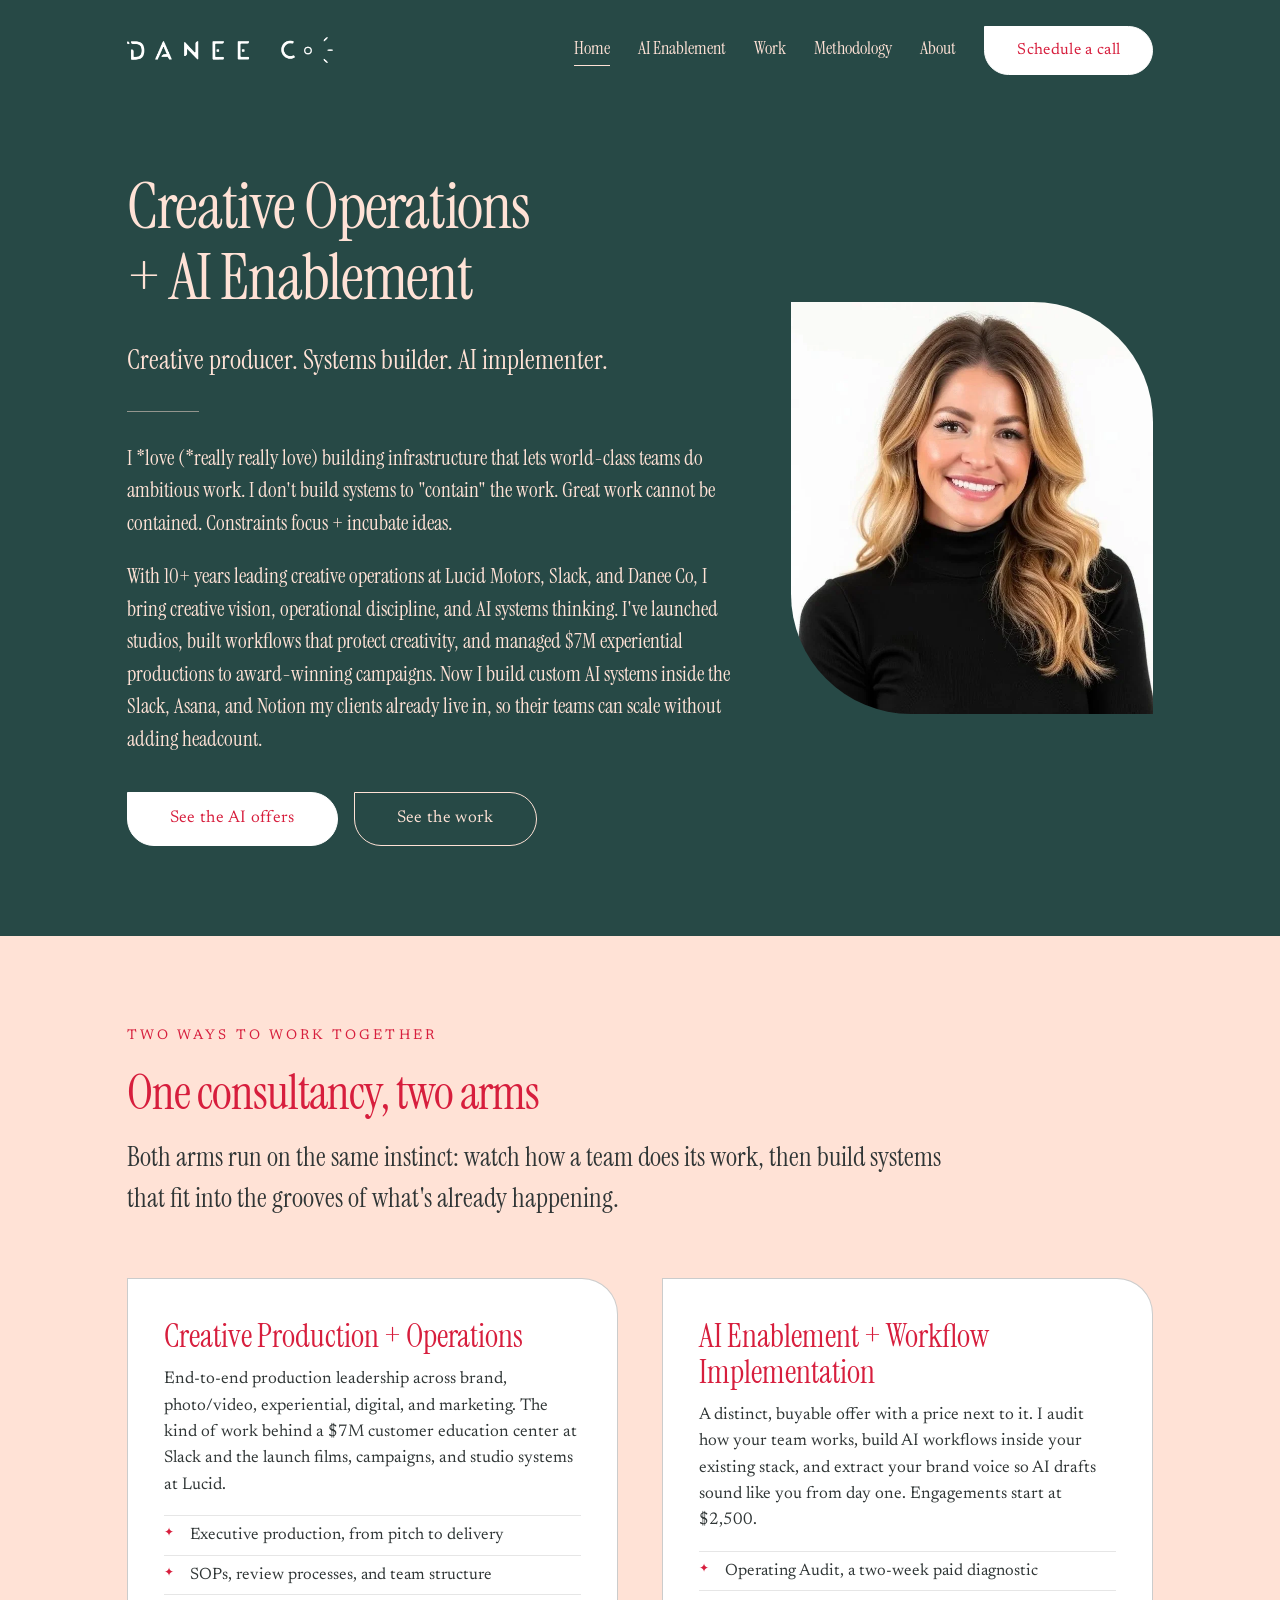
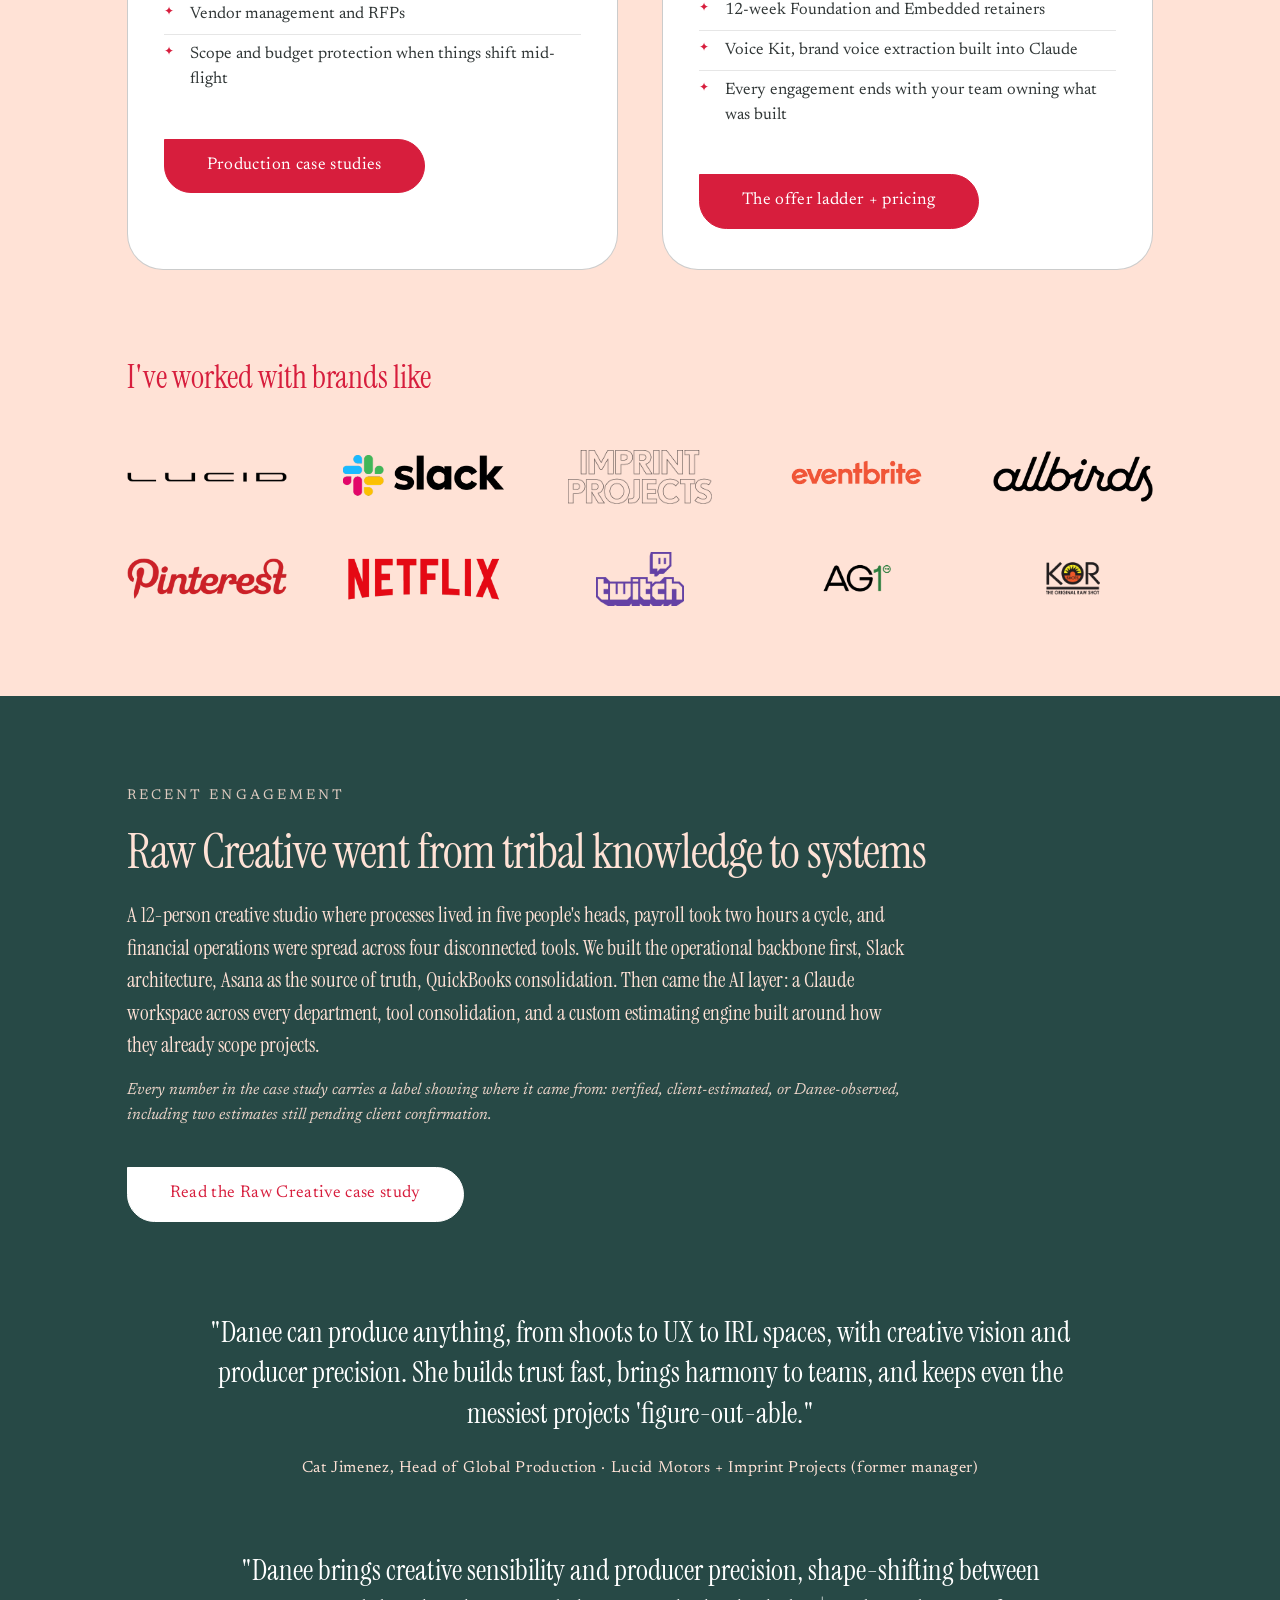
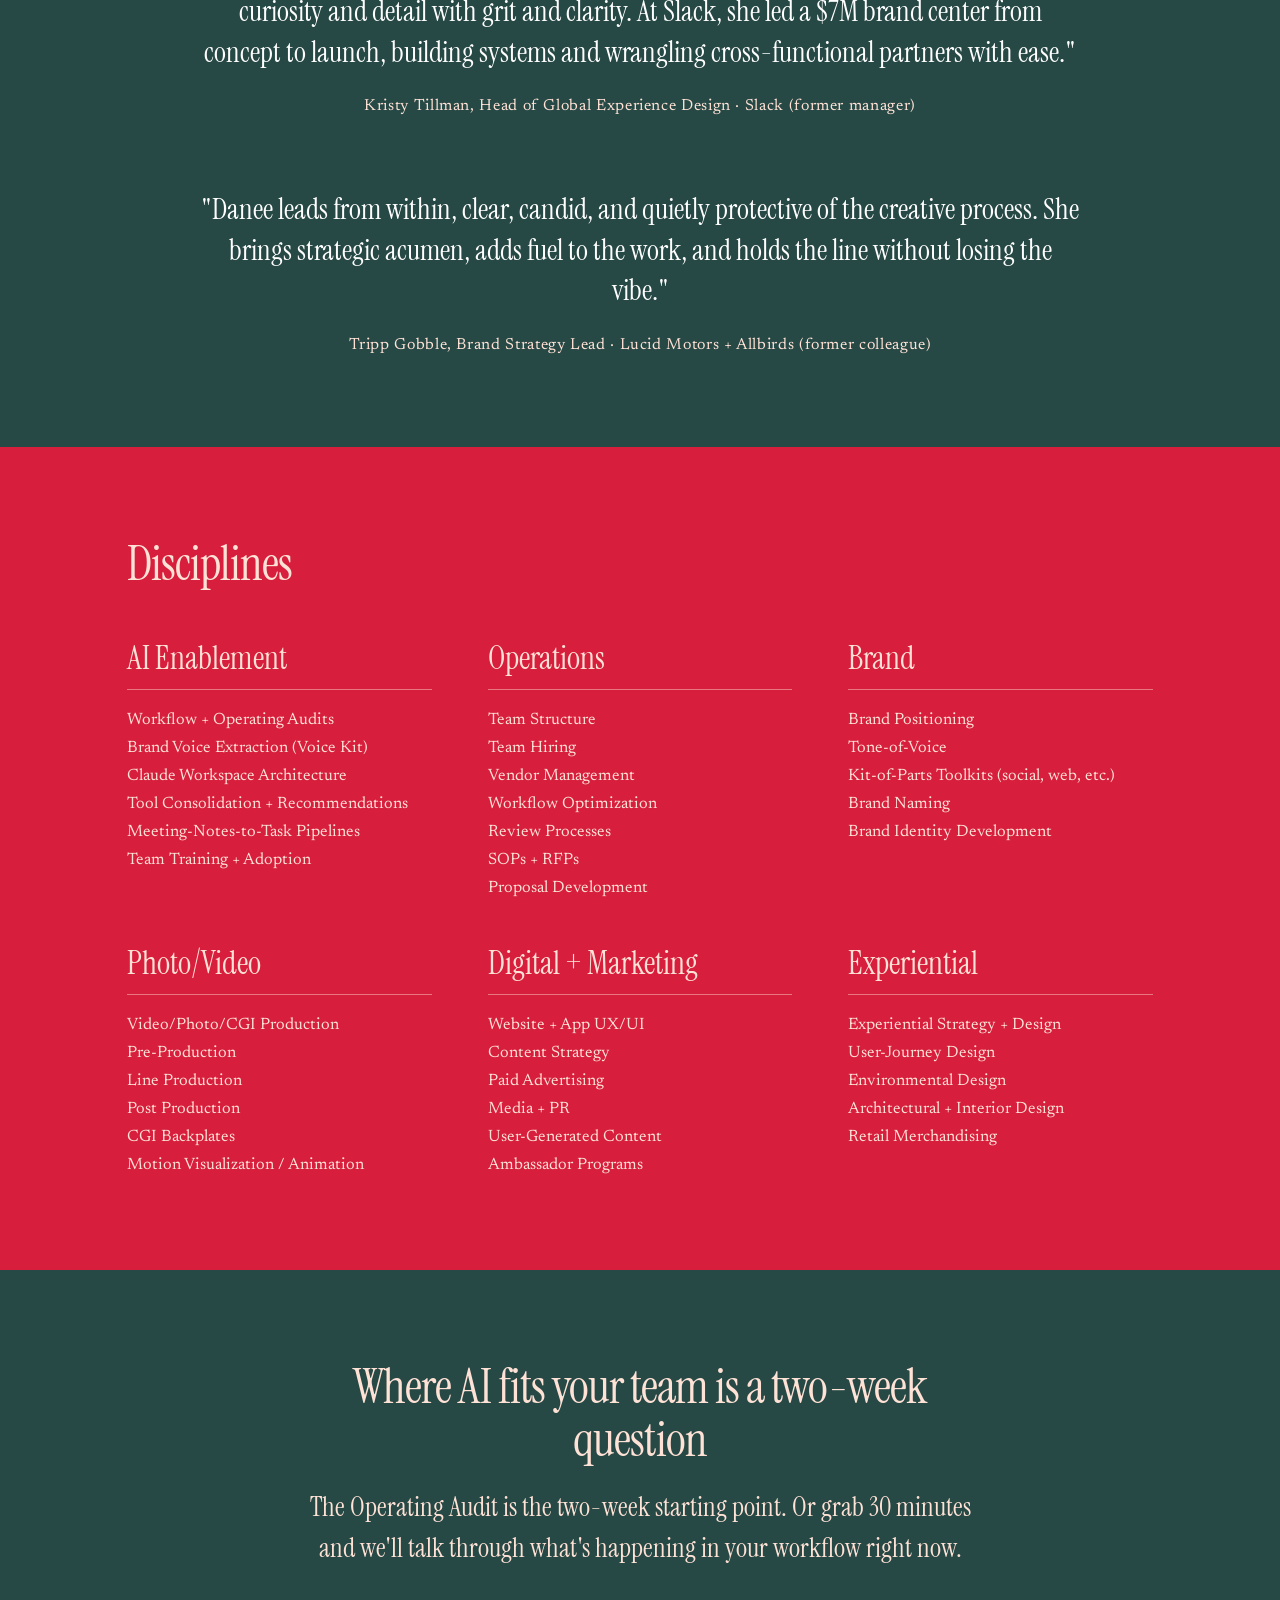
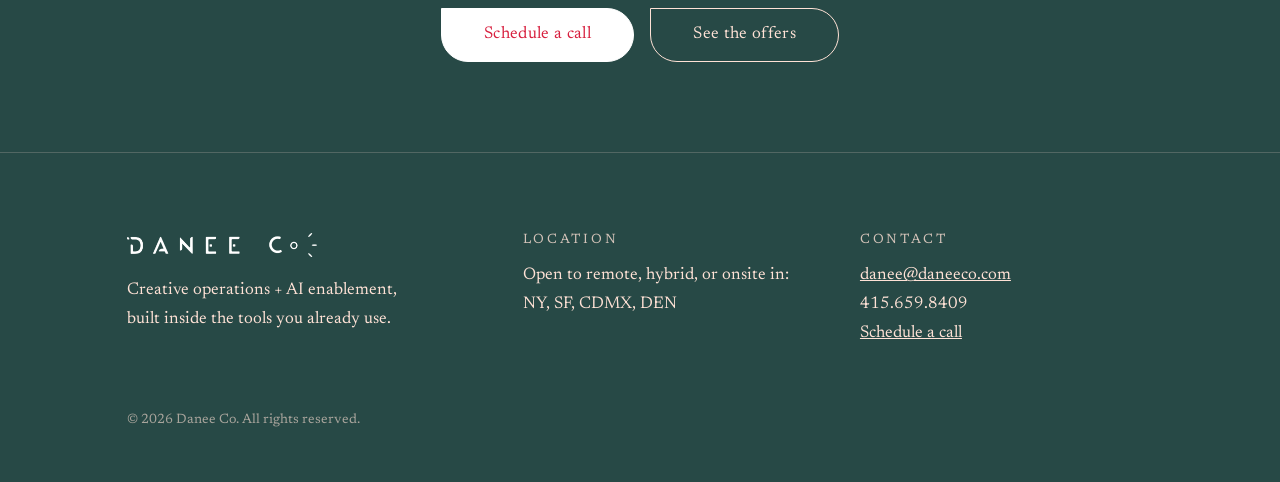
==== index.html @ 87bd110a "Danee Co site: static build for GitHub Pages" ====
<!DOCTYPE html>
<html lang="en">
<head>
<meta charset="utf-8">
<meta name="viewport" content="width=device-width, initial-scale=1">
<title>Danee Co · Creative Operations + AI Enablement</title>
<meta name="description" content="Danee Co is a solo creative operations and AI enablement consultancy led by Executive Creative Producer Danee Chavez. Ten-plus years at Lucid Motors, Slack, Netflix, Allbirds, and Pinterest, now building AI infrastructure inside creative teams' real workflows.">
<link rel="preconnect" href="https://fonts.googleapis.com">
<link rel="preconnect" href="https://fonts.gstatic.com" crossorigin>
<link href="https://fonts.googleapis.com/css2?family=Instrument+Serif:ital@0;1&family=Newsreader:ital,opsz,wght@0,6..72,400;0,6..72,600;1,6..72,400&display=swap" rel="stylesheet">
<link rel="icon" href="data:image/svg+xml,%3Csvg xmlns='http://www.w3.org/2000/svg' viewBox='0 0 100 100'%3E%3Ctext y='80' font-size='80'%3E%E2%9C%A6%3C/text%3E%3C/svg%3E">
<link rel="stylesheet" href="css/styles.css">
</head>
<body>

<header class="site">
  <div class="wrap">
    <a class="logo" href="index.html"><img src="assets/logo-white.webp" alt="Danee Co"></a>
    <nav class="main">
      <a href="index.html" class="active">Home</a>
      <a href="ai-enablement.html">AI Enablement</a>
      <a href="work.html">Work</a>
      <a href="methodology.html">Methodology</a>
      <a href="about.html">About</a>
      <a class="btn" href="https://calendar.app.google/vu4WfipKh4AHsvBm7">Schedule a call</a>
    </nav>
  </div>
</header>

<section class="sec-green hero">
  <div class="wrap hero-grid">
    <div>
      <h1>Creative Operations<br>+ AI Enablement</h1>
      <p class="lede">Creative producer. Systems builder. AI implementer.</p>
      <div class="rule"></div>
      <p>I *love (*really really love) building infrastructure that lets world-class teams do ambitious work. I don't build systems to "contain" the work. Great work cannot be contained. Constraints focus + incubate ideas.</p>
      <p>With 10+ years leading creative operations at Lucid Motors, Slack, and Danee Co, I bring creative vision, operational discipline, and AI systems thinking. I've launched studios, built workflows that protect creativity, and managed $7M experiential productions to award-winning campaigns. Now I build custom AI systems inside the Slack, Asana, and Notion my clients already live in, so their teams can scale without adding headcount.</p>
      <div class="cta-row">
        <a class="btn" href="ai-enablement.html">See the AI offers</a>
        <a class="btn ghost" href="work.html">See the work</a>
      </div>
    </div>
    <div class="portrait">
      <img src="assets/danee-headshot.webp" alt="Danee Chavez">
    </div>
  </div>
</section>

<section class="sec-peach">
  <div class="wrap">
    <span class="eyebrow">Two ways to work together</span>
    <h2>One consultancy, two arms</h2>
    <p class="lede" style="max-width:820px; margin-top:18px; color:var(--ink);">Both arms run on the same instinct: watch how a team does its work, then build systems that fit into the grooves of what's already happening.</p>
    <div class="grid-2 mt-3">
      <div class="card">
        <h3>Creative Production + Operations</h3>
        <p style="font-family:var(--text); font-size:17px;">End-to-end production leadership across brand, photo/video, experiential, digital, and marketing. The kind of work behind a $7M customer education center at Slack and the launch films, campaigns, and studio systems at Lucid.</p>
        <ul>
          <li>Executive production, from pitch to delivery</li>
          <li>SOPs, review processes, and team structure</li>
          <li>Vendor management and RFPs</li>
          <li>Scope and budget protection when things shift mid-flight</li>
        </ul>
        <a class="btn on-light mt-2" href="work.html">Production case studies</a>
      </div>
      <div class="card">
        <h3>AI Enablement + Workflow Implementation</h3>
        <p style="font-family:var(--text); font-size:17px;">A distinct, buyable offer with a price next to it. I audit how your team works, build AI workflows inside your existing stack, and extract your brand voice so AI drafts sound like you from day one. Engagements start at $2,500.</p>
        <ul>
          <li>Operating Audit, a two-week paid diagnostic</li>
          <li>12-week Foundation and Embedded retainers</li>
          <li>Voice Kit, brand voice extraction built into Claude</li>
          <li>Every engagement ends with your team owning what was built</li>
        </ul>
        <a class="btn on-light mt-2" href="ai-enablement.html">The offer ladder + pricing</a>
      </div>
    </div>
  </div>
</section>

<section class="sec-peach" style="padding-top:0;">
  <div class="wrap">
    <h3 style="color:var(--red);">I've worked with brands like</h3>
    <div class="logo-bar">
      <img src="assets/logo-lucid.webp" alt="Lucid Motors">
      <img src="assets/logo-slack.webp" alt="Slack">
      <img src="assets/logo-imprint.webp" alt="Imprint Projects">
      <img src="assets/logo-eventbrite.webp" alt="Eventbrite">
      <img src="assets/logo-allbirds.webp" alt="Allbirds">
      <img src="assets/logo-pinterest.webp" alt="Pinterest">
      <img src="assets/logo-netflix.webp" alt="Netflix">
      <img src="assets/logo-twitch.webp" alt="Twitch">
      <img src="assets/logo-ag1.webp" alt="AG1">
      <img src="assets/logo-kor.webp" alt="KOR Shots">
    </div>
  </div>
</section>

<section class="sec-green">
  <div class="wrap">
    <span class="eyebrow">Recent engagement</span>
    <h2>Raw Creative went from tribal knowledge to systems</h2>
    <div class="prose mt-1">
      <p>A 12-person creative studio where processes lived in five people's heads, payroll took two hours a cycle, and financial operations were spread across four disconnected tools. We built the operational backbone first, Slack architecture, Asana as the source of truth, QuickBooks consolidation. Then came the AI layer: a Claude workspace across every department, tool consolidation, and a custom estimating engine built around how they already scope projects.</p>
      <p class="body-note">Every number in the case study carries a label showing where it came from: verified, client-estimated, or Danee-observed, including two estimates still pending client confirmation.</p>
    </div>
    <a class="btn mt-2" href="case-study-raw-creative.html">Read the Raw Creative case study</a>
  </div>
</section>

<section class="sec-green" style="padding-top:0;">
  <div class="wrap">
    <div class="quote">
      <blockquote>"Danee can produce anything, from shoots to UX to IRL spaces, with creative vision and producer precision. She builds trust fast, brings harmony to teams, and keeps even the messiest projects 'figure-out-able."</blockquote>
      <cite>Cat Jimenez, Head of Global Production · Lucid Motors + Imprint Projects (former manager)</cite>
    </div>
    <div class="quote">
      <blockquote>"Danee brings creative sensibility and producer precision, shape-shifting between curiosity and detail with grit and clarity. At Slack, she led a $7M brand center from concept to launch, building systems and wrangling cross-functional partners with ease."</blockquote>
      <cite>Kristy Tillman, Head of Global Experience Design · Slack (former manager)</cite>
    </div>
    <div class="quote">
      <blockquote>"Danee leads from within, clear, candid, and quietly protective of the creative process. She brings strategic acumen, adds fuel to the work, and holds the line without losing the vibe."</blockquote>
      <cite>Tripp Gobble, Brand Strategy Lead · Lucid Motors + Allbirds (former colleague)</cite>
    </div>
  </div>
</section>

<section class="sec-red">
  <div class="wrap">
    <h2>Disciplines</h2>
    <div class="disc-grid">
      <div class="disc">
        <h3>AI Enablement</h3>
        <ul>
          <li>Workflow + Operating Audits</li>
          <li>Brand Voice Extraction (Voice Kit)</li>
          <li>Claude Workspace Architecture</li>
          <li>Tool Consolidation + Recommendations</li>
          <li>Meeting-Notes-to-Task Pipelines</li>
          <li>Team Training + Adoption</li>
        </ul>
      </div>
      <div class="disc">
        <h3>Operations</h3>
        <ul>
          <li>Team Structure</li>
          <li>Team Hiring</li>
          <li>Vendor Management</li>
          <li>Workflow Optimization</li>
          <li>Review Processes</li>
          <li>SOPs + RFPs</li>
          <li>Proposal Development</li>
        </ul>
      </div>
      <div class="disc">
        <h3>Brand</h3>
        <ul>
          <li>Brand Positioning</li>
          <li>Tone-of-Voice</li>
          <li>Kit-of-Parts Toolkits (social, web, etc.)</li>
          <li>Brand Naming</li>
          <li>Brand Identity Development</li>
        </ul>
      </div>
      <div class="disc">
        <h3>Photo/Video</h3>
        <ul>
          <li>Video/Photo/CGI Production</li>
          <li>Pre-Production</li>
          <li>Line Production</li>
          <li>Post Production</li>
          <li>CGI Backplates</li>
          <li>Motion Visualization / Animation</li>
        </ul>
      </div>
      <div class="disc">
        <h3>Digital + Marketing</h3>
        <ul>
          <li>Website + App UX/UI</li>
          <li>Content Strategy</li>
          <li>Paid Advertising</li>
          <li>Media + PR</li>
          <li>User-Generated Content</li>
          <li>Ambassador Programs</li>
        </ul>
      </div>
      <div class="disc">
        <h3>Experiential</h3>
        <ul>
          <li>Experiential Strategy + Design</li>
          <li>User-Journey Design</li>
          <li>Environmental Design</li>
          <li>Architectural + Interior Design</li>
          <li>Retail Merchandising</li>
        </ul>
      </div>
    </div>
  </div>
</section>

<section class="sec-green center">
  <div class="wrap narrow-center">
    <h2>Where AI fits your team is a two-week question</h2>
    <p class="lede mt-1">The Operating Audit is the two-week starting point. Or grab 30 minutes and we'll talk through what's happening in your workflow right now.</p>
    <div class="cta-row mt-2" style="justify-content:center; display:flex; gap:16px; flex-wrap:wrap;">
      <a class="btn" href="https://calendar.app.google/vu4WfipKh4AHsvBm7">Schedule a call</a>
      <a class="btn ghost" href="ai-enablement.html">See the offers</a>
    </div>
  </div>
</section>

<footer class="site">
  <div class="wrap">
    <div class="cols">
      <div>
        <a class="logo" href="index.html"><img src="assets/logo-white.webp" alt="Danee Co"></a>
        <p>Creative operations + AI enablement,<br>built inside the tools you already use.</p>
      </div>
      <div>
        <h4>Location</h4>
        <p>Open to remote, hybrid, or onsite in:<br>NY, SF, CDMX, DEN</p>
      </div>
      <div>
        <h4>Contact</h4>
        <p><a href="mailto:danee@daneeco.com">danee@daneeco.com</a><br>415.659.8409<br><a href="https://calendar.app.google/vu4WfipKh4AHsvBm7">Schedule a call</a></p>
      </div>
    </div>
    <p class="tiny">© 2026 Danee Co. All rights reserved.</p>
  </div>
</footer>

</body>
</html>
---- css/styles.css ----
/* Danee Co — design system matched to daneeco.com (Squarespace "Danee Co 2.0")
   Green #274946 · Peach #FFE2D6 · Crimson #D71E3D · Instrument Serif + Newsreader */

:root {
  --green: #274946;
  --green-deep: #1f3b38;
  --peach: #ffe2d6;
  --peach-soft: #fbe9e0;
  --red: #d71e3d;
  --white: #ffffff;
  --ink: #303636;
  --serif: "Instrument Serif", Georgia, serif;
  --text: "Newsreader", Georgia, serif;
  --max: 1180px;
}

* { margin: 0; padding: 0; box-sizing: border-box; }

html { scroll-behavior: smooth; }

body {
  font-family: var(--serif);
  background: var(--green);
  color: var(--peach);
  font-size: 21px;
  line-height: 1.55;
  -webkit-font-smoothing: antialiased;
}

img { max-width: 100%; display: block; }

a { color: inherit; }

.wrap { max-width: var(--max); margin: 0 auto; padding: 0 6vw; }

/* ---------- header ---------- */

header.site {
  background: var(--green);
  padding: 26px 0;
}
header.site .wrap {
  display: flex;
  align-items: center;
  justify-content: space-between;
  gap: 24px;
  flex-wrap: wrap;
}
.logo img { height: 26px; width: auto; }
nav.main {
  display: flex;
  align-items: center;
  gap: 28px;
  flex-wrap: wrap;
}
nav.main a {
  font-family: var(--serif);
  font-size: 18px;
  color: var(--peach);
  text-decoration: none;
  padding-bottom: 2px;
  border-bottom: 1px solid transparent;
}
nav.main a:hover { border-bottom-color: var(--peach); }
nav.main a.active { border-bottom-color: var(--peach); }
nav.main a.btn, nav.main a.btn:hover {
  color: var(--red);
  font-family: var(--text);
  font-size: 16px;
  padding: 11px 32px;
  border-bottom: 1px solid var(--white);
}

/* ---------- buttons ---------- */

.btn {
  display: inline-block;
  font-family: var(--text);
  font-size: 17px;
  letter-spacing: 0.02em;
  text-decoration: none;
  background: var(--white);
  color: var(--red);
  padding: 13px 42px;
  border-radius: 0 45px 45px 45px;
  border: 1px solid var(--white);
  transition: background 0.15s ease, color 0.15s ease;
}
.btn:hover { background: var(--peach); border-color: var(--peach); }
.btn.ghost {
  background: transparent;
  color: var(--peach);
  border: 1px solid var(--peach);
}
.btn.ghost:hover { background: var(--peach); color: var(--green); }
.btn.on-light {
  background: var(--red);
  color: var(--white);
  border-color: var(--red);
}
.btn.on-light:hover { background: var(--green); border-color: var(--green); }

/* ---------- sections ---------- */

section { padding: 90px 0; }

.sec-green { background: var(--green); color: var(--peach); }
.sec-peach { background: var(--peach); color: var(--ink); }
.sec-red   { background: var(--red);   color: var(--peach); }

h1, h2, h3, h4 { font-family: var(--serif); font-weight: 400; line-height: 1.12; }

h1 { font-size: clamp(40px, 5.4vw, 64px); letter-spacing: -0.02em; }
h2 { font-size: clamp(32px, 4vw, 48px); letter-spacing: -0.02em; }
h3 { font-size: clamp(25px, 2.6vw, 32px); }
h4 { font-size: 22px; }

.sec-green h1, .sec-green h2 { color: var(--peach); }
.sec-peach h1, .sec-peach h2, .sec-peach h3 { color: var(--red); }
.sec-red h2, .sec-red h3 { color: var(--peach); }

.eyebrow {
  font-family: var(--text);
  font-size: 14px;
  letter-spacing: 0.22em;
  text-transform: uppercase;
  display: block;
  margin-bottom: 18px;
  opacity: 0.85;
}
.sec-peach .eyebrow { color: var(--red); opacity: 1; }

p + p { margin-top: 1em; }

.lede { font-size: clamp(22px, 2.2vw, 27px); line-height: 1.5; }

em, .accent-i { font-style: italic; }

.mark { color: var(--red); }
.sec-green .mark, .sec-red .mark { color: var(--white); }

/* ---------- hero ---------- */

.hero { padding: 70px 0 90px; }
.hero-grid {
  display: grid;
  grid-template-columns: 1.25fr 0.75fr;
  gap: 60px;
  align-items: center;
}
.hero-grid .portrait img {
  border-radius: 0 120px 0 120px;
  width: 100%;
  object-fit: cover;
}
.hero h1 { margin-bottom: 26px; }
.hero .lede { margin-bottom: 20px; }
.hero .cta-row { margin-top: 36px; display: flex; gap: 16px; flex-wrap: wrap; }
.hero .rule {
  width: 72px; height: 1px; background: var(--peach);
  opacity: 0.5; margin: 30px 0;
}

/* ---------- cards / grids ---------- */

.grid-2 { display: grid; grid-template-columns: 1fr 1fr; gap: 44px; }
.grid-3 { display: grid; grid-template-columns: repeat(3, 1fr); gap: 36px; }

.card {
  border: 1px solid rgba(48, 54, 54, 0.25);
  border-radius: 0 36px 36px 36px;
  padding: 40px 36px;
  background: var(--white);
}
.sec-green .card {
  background: transparent;
  border-color: rgba(255, 226, 214, 0.35);
  color: var(--peach);
}
.card h3 { margin-bottom: 12px; }
.card .price {
  font-family: var(--serif);
  font-size: 34px;
  color: var(--red);
  margin: 6px 0 4px;
}
.sec-green .card .price { color: var(--white); }
.card .price-terms {
  font-family: var(--text);
  font-size: 15px;
  letter-spacing: 0.03em;
  margin-bottom: 18px;
  opacity: 0.85;
}
.card ul { margin: 16px 0 0 0; list-style: none; }
.card ul li {
  font-family: var(--text);
  font-size: 16.5px;
  line-height: 1.5;
  padding: 7px 0 7px 26px;
  position: relative;
  border-top: 1px solid rgba(48, 54, 54, 0.12);
}
.sec-green .card ul li { border-top-color: rgba(255, 226, 214, 0.18); }
.card ul li::before {
  content: "\2726";  /* four-point sparkle */
  position: absolute;
  left: 0;
  top: 8px;
  font-size: 12px;
  color: var(--red);
}
.sec-green .card ul li::before { color: var(--peach); }

/* ---------- logo bar ---------- */

.logo-bar {
  display: grid;
  grid-template-columns: repeat(5, 1fr);
  gap: 48px 56px;
  align-items: center;
  margin-top: 54px;
}
.logo-bar img {
  max-height: 54px;
  width: auto;
  max-width: 100%;
  margin: 0 auto;
  object-fit: contain;
}

/* ---------- testimonials ---------- */

.quote { max-width: 880px; margin: 0 auto 70px; text-align: center; }
.quote:last-child { margin-bottom: 0; }
.quote blockquote {
  font-family: var(--serif);
  font-size: clamp(23px, 2.4vw, 29px);
  line-height: 1.4;
  color: var(--red);
}
.sec-green .quote blockquote { color: var(--white); }
.quote cite {
  display: block;
  margin-top: 22px;
  font-family: var(--text);
  font-style: normal;
  font-size: 16px;
  letter-spacing: 0.04em;
  color: var(--peach);
}

/* ---------- receipts labels ---------- */

.receipt {
  border: 1px solid rgba(48, 54, 54, 0.25);
  border-radius: 0 28px 28px 28px;
  padding: 34px 32px;
  background: var(--white);
}
.receipt .metric {
  font-family: var(--serif);
  font-size: clamp(30px, 3vw, 40px);
  color: var(--red);
  line-height: 1.15;
  margin: 10px 0 8px;
}
.receipt .metric-context {
  font-family: var(--text);
  font-size: 16.5px;
  line-height: 1.55;
  color: var(--ink);
}
.tag {
  display: inline-block;
  font-family: var(--text);
  font-size: 12.5px;
  font-weight: 600;
  letter-spacing: 0.14em;
  text-transform: uppercase;
  padding: 6px 14px;
  border-radius: 0 14px 14px 14px;
  margin-bottom: 8px;
}
.tag.verified { background: var(--green); color: var(--peach); }
.tag.estimate { background: var(--red); color: var(--white); }
.tag.gap {
  background: transparent;
  color: var(--ink);
  border: 1.5px dashed rgba(48, 54, 54, 0.55);
}
.tag-note {
  display: block;
  font-family: var(--text);
  font-size: 14px;
  font-style: italic;
  margin-top: 14px;
  color: var(--red);
}
.receipt .tag-note { border-top: 1px dashed rgba(48, 54, 54, 0.3); padding-top: 12px; }

/* flagged placeholder blocks (internal gaps made visible on purpose) */
.flag {
  border: 1.5px dashed var(--red);
  border-radius: 0 24px 24px 24px;
  padding: 22px 26px;
  font-family: var(--text);
  font-size: 16px;
  line-height: 1.55;
}
.sec-green .flag { border-color: rgba(255, 226, 214, 0.6); }

/* ---------- case study layout ---------- */

.cs-hero { padding: 70px 0 60px; }
.cs-hero .meta {
  font-family: var(--text);
  font-size: 15px;
  letter-spacing: 0.16em;
  text-transform: uppercase;
  opacity: 0.85;
  margin-bottom: 16px;
}
.cs-body h2 { margin: 0 0 24px; }
.cs-body section { padding: 70px 0; }
.prose { max-width: 780px; }
.prose ul { margin: 18px 0 18px 22px; }
.prose li { margin-bottom: 10px; font-family: var(--text); font-size: 18px; }
.prose .body-note {
  font-family: var(--text);
  font-size: 16px;
  font-style: italic;
  opacity: 0.9;
}
blockquote.pull {
  font-family: var(--serif);
  font-size: clamp(24px, 2.6vw, 30px);
  line-height: 1.35;
  color: var(--red);
  margin: 34px 0;
  padding-left: 28px;
  border-left: 2px solid var(--red);
}
.sec-green blockquote.pull { color: var(--white); border-left-color: var(--peach); }
blockquote.pull cite {
  display: block;
  font-family: var(--text);
  font-style: normal;
  font-size: 15px;
  letter-spacing: 0.05em;
  margin-top: 14px;
  color: inherit;
  opacity: 0.85;
}

/* case study index cards */
.work-card {
  display: block;
  text-decoration: none;
  border: 1px solid rgba(48, 54, 54, 0.25);
  border-radius: 0 36px 36px 36px;
  padding: 38px 34px;
  background: var(--white);
  color: var(--ink);
  transition: transform 0.15s ease;
}
.work-card:hover { transform: translateY(-4px); }
.work-card .client {
  font-family: var(--text);
  font-size: 13.5px;
  letter-spacing: 0.18em;
  text-transform: uppercase;
  color: var(--red);
  margin-bottom: 14px;
}
.work-card h3 { color: var(--ink); margin-bottom: 12px; }
.work-card p { font-family: var(--text); font-size: 16.5px; line-height: 1.55; }
.work-card .go {
  display: inline-block;
  margin-top: 20px;
  font-family: var(--text);
  font-size: 15px;
  color: var(--red);
  letter-spacing: 0.04em;
}

/* ---------- disciplines ---------- */

.disc-grid {
  display: grid;
  grid-template-columns: repeat(3, 1fr);
  gap: 44px 56px;
  margin-top: 50px;
}
.disc h3 { color: var(--peach); border-bottom: 1px solid rgba(255, 226, 214, 0.45); padding-bottom: 12px; margin-bottom: 16px; }
.disc ul { list-style: none; }
.disc li { font-family: var(--text); font-size: 16.5px; line-height: 1.7; }

/* ---------- ladder table extras ---------- */

.fineprint {
  font-family: var(--text);
  font-size: 15.5px;
  line-height: 1.6;
  max-width: 780px;
}
.fineprint strong { font-weight: 600; }

/* ---------- footer ---------- */

footer.site {
  background: var(--green);
  color: var(--peach);
  padding: 80px 0 50px;
  border-top: 1px solid rgba(255, 226, 214, 0.2);
}
footer.site .cols {
  display: grid;
  grid-template-columns: 1.2fr 1fr 1fr;
  gap: 44px;
  align-items: start;
}
footer.site h4 {
  font-family: var(--text);
  font-size: 13.5px;
  letter-spacing: 0.2em;
  text-transform: uppercase;
  margin-bottom: 14px;
  opacity: 0.8;
}
footer.site p, footer.site a { font-family: var(--text); font-size: 17px; line-height: 1.7; }
footer.site a { color: var(--peach); }
footer.site .tiny {
  margin-top: 60px;
  font-family: var(--text);
  font-size: 13.5px;
  opacity: 0.6;
}
footer.site .logo img { height: 24px; margin-bottom: 20px; }

/* ---------- utility ---------- */

.center { text-align: center; }
.mt-1 { margin-top: 20px; }
.mt-2 { margin-top: 40px; }
.mt-3 { margin-top: 60px; }
.narrow { max-width: 820px; }
.narrow-center { max-width: 820px; margin-left: auto; margin-right: auto; }

/* ---------- responsive ---------- */

@media (max-width: 940px) {
  .hero-grid { grid-template-columns: 1fr; }
  .hero-grid .portrait { max-width: 380px; }
  .grid-3 { grid-template-columns: 1fr; }
  .grid-2 { grid-template-columns: 1fr; }
  .disc-grid { grid-template-columns: 1fr 1fr; }
  .logo-bar { grid-template-columns: repeat(3, 1fr); }
  footer.site .cols { grid-template-columns: 1fr; }
}
@media (max-width: 560px) {
  body { font-size: 19px; }
  section { padding: 64px 0; }
  .disc-grid { grid-template-columns: 1fr; }
  .logo-bar { grid-template-columns: 1fr 1fr; gap: 36px; }
  nav.main { gap: 18px; }
}
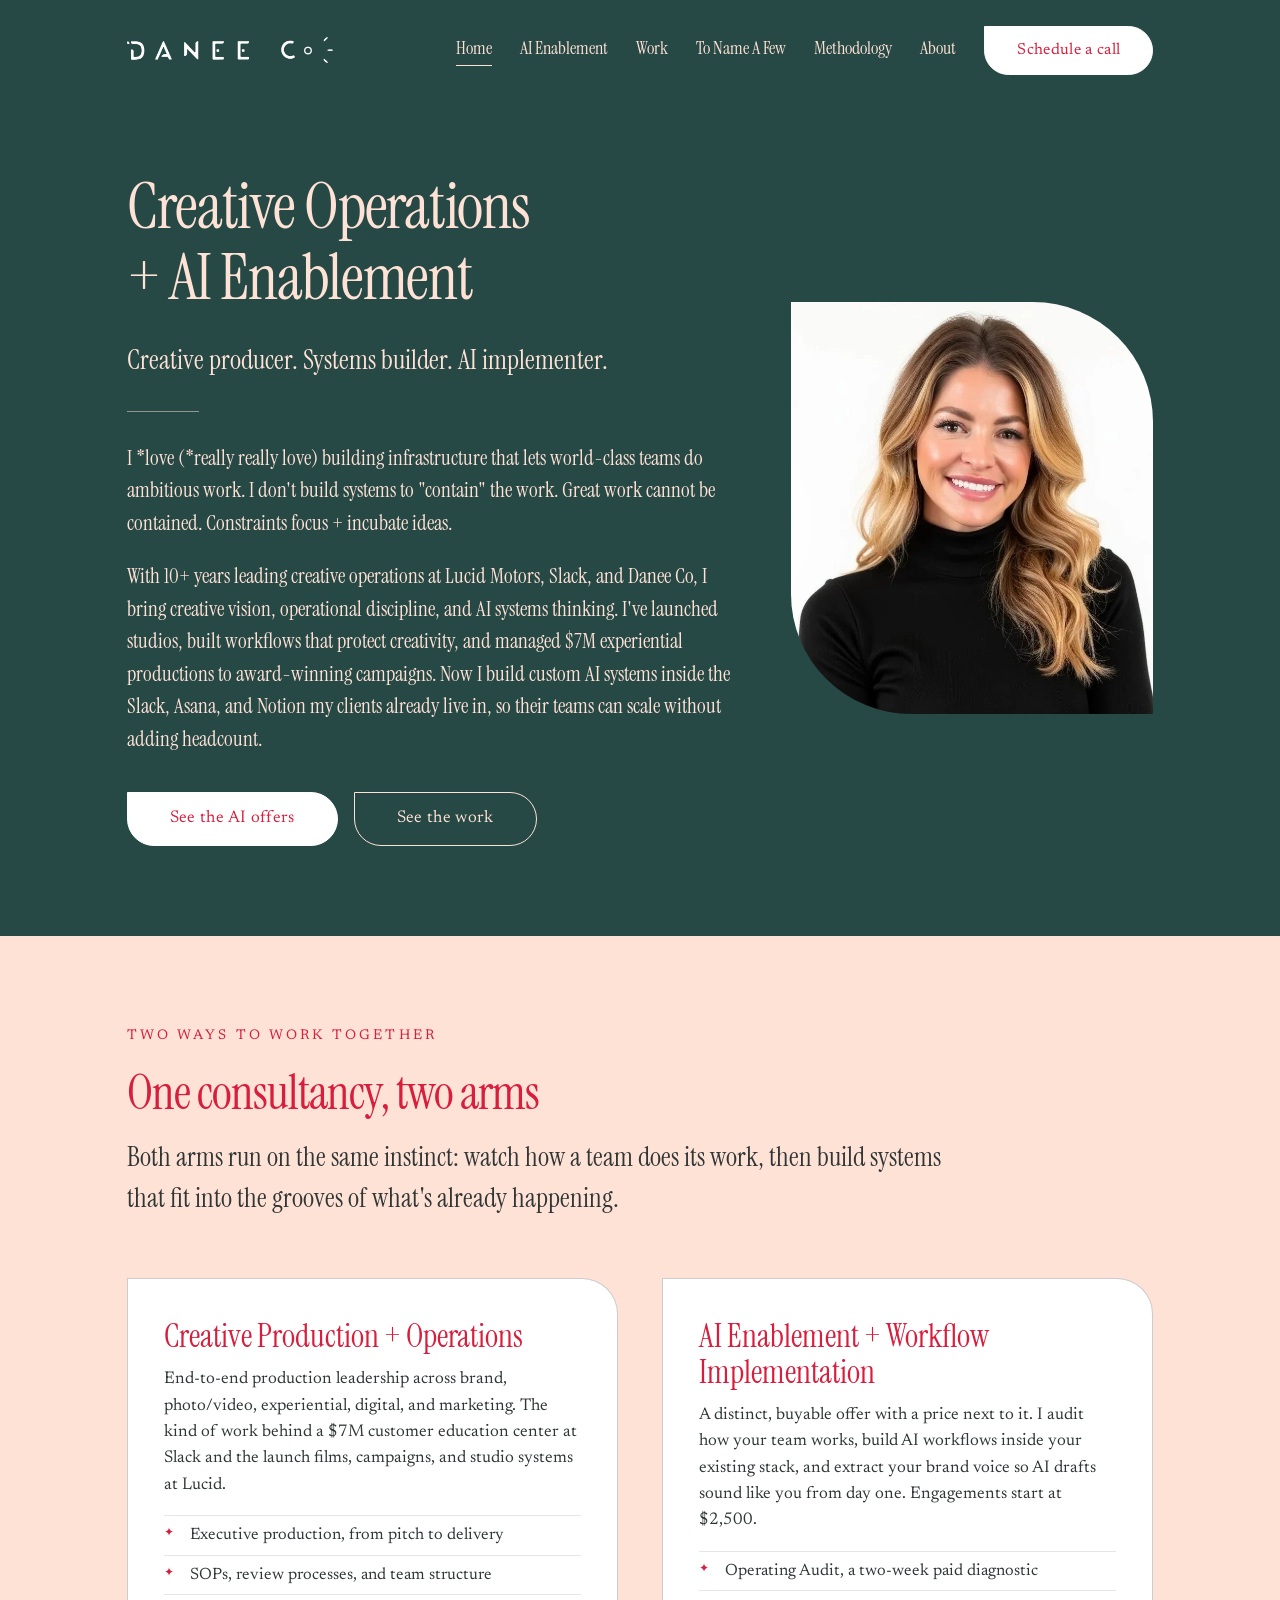
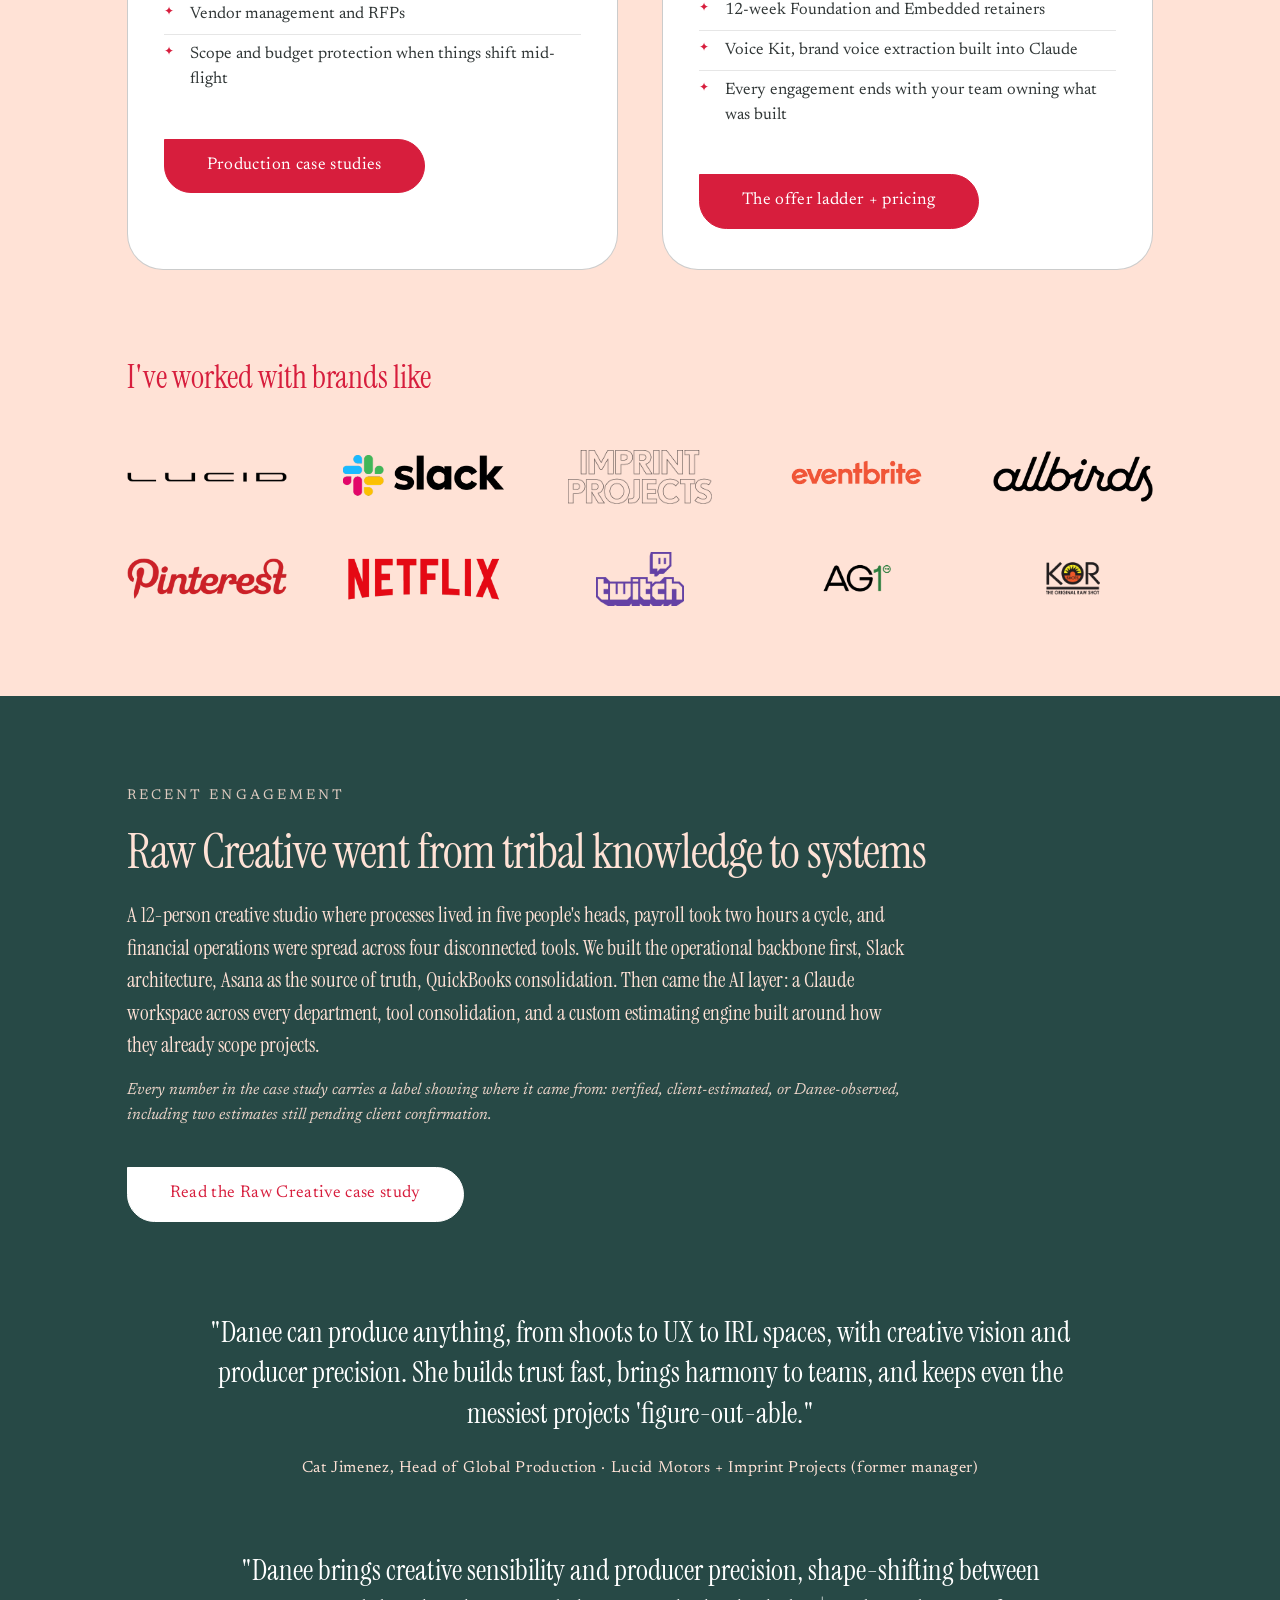
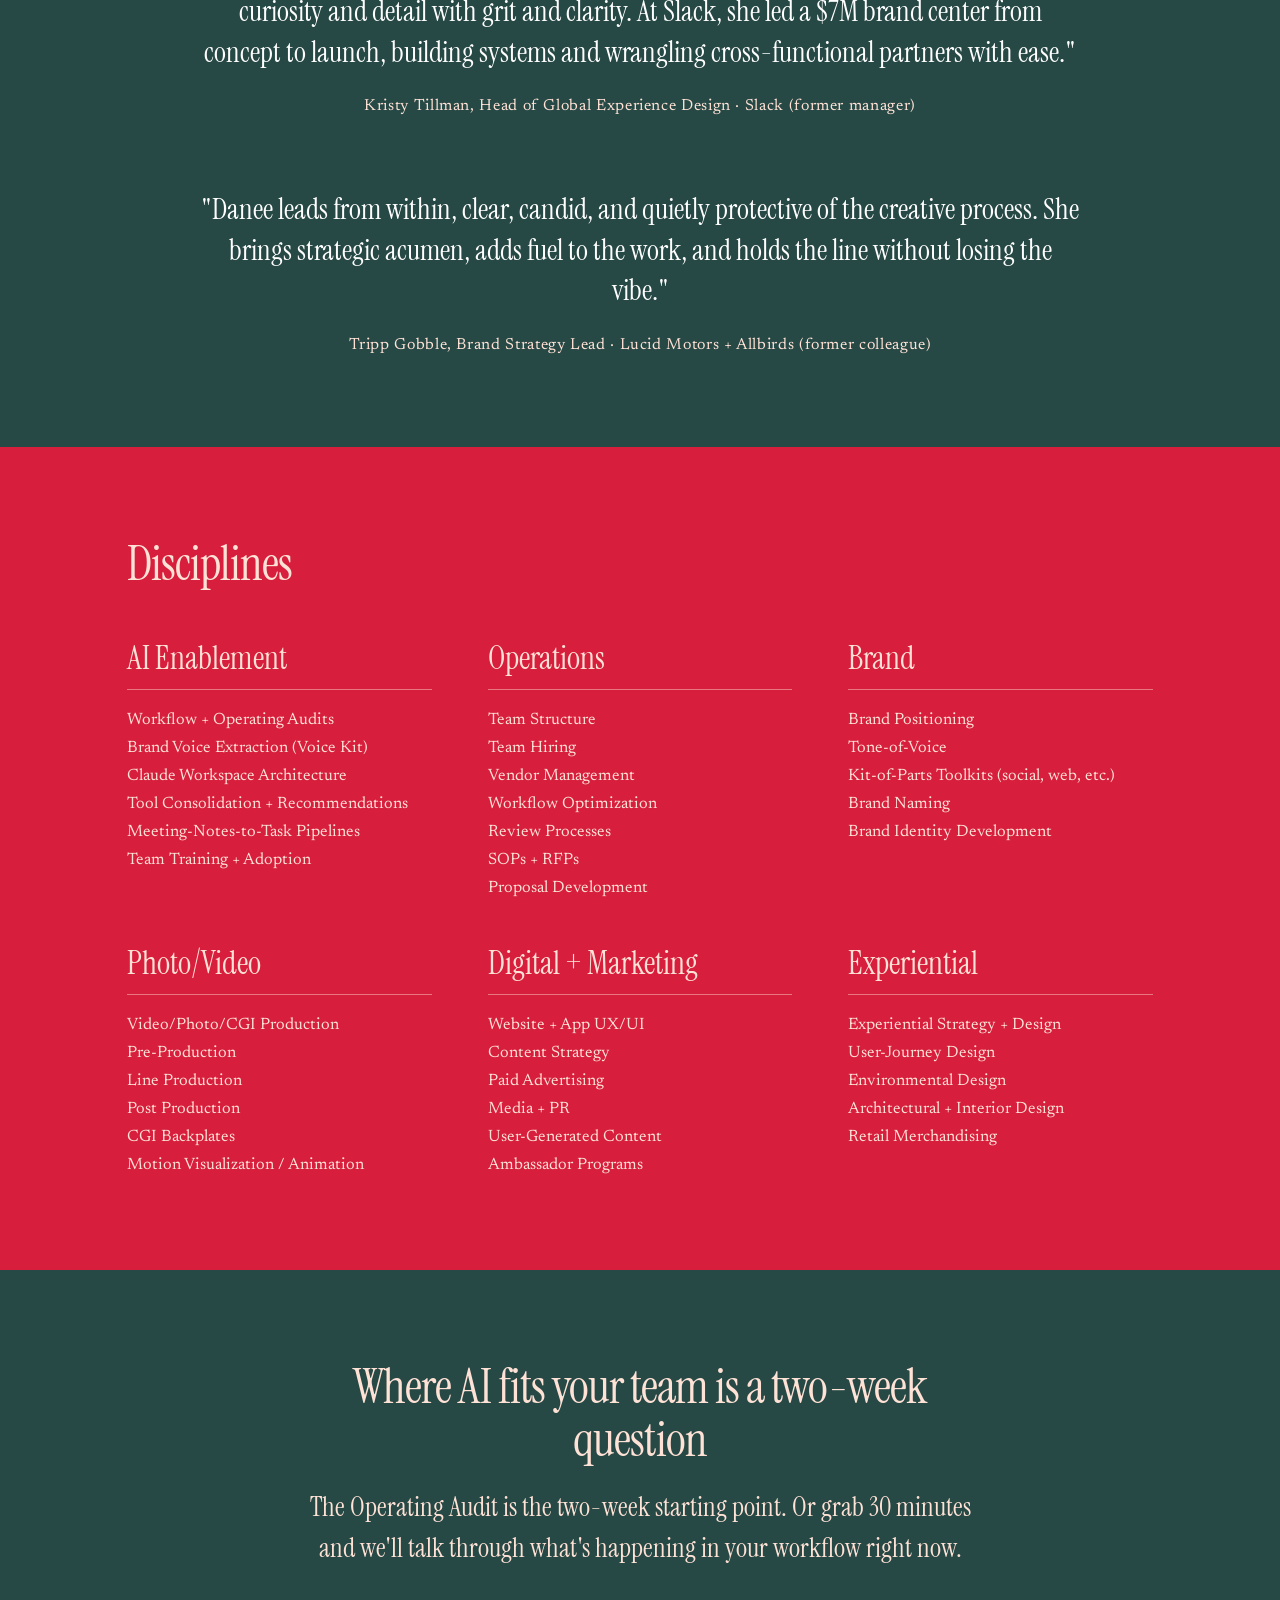
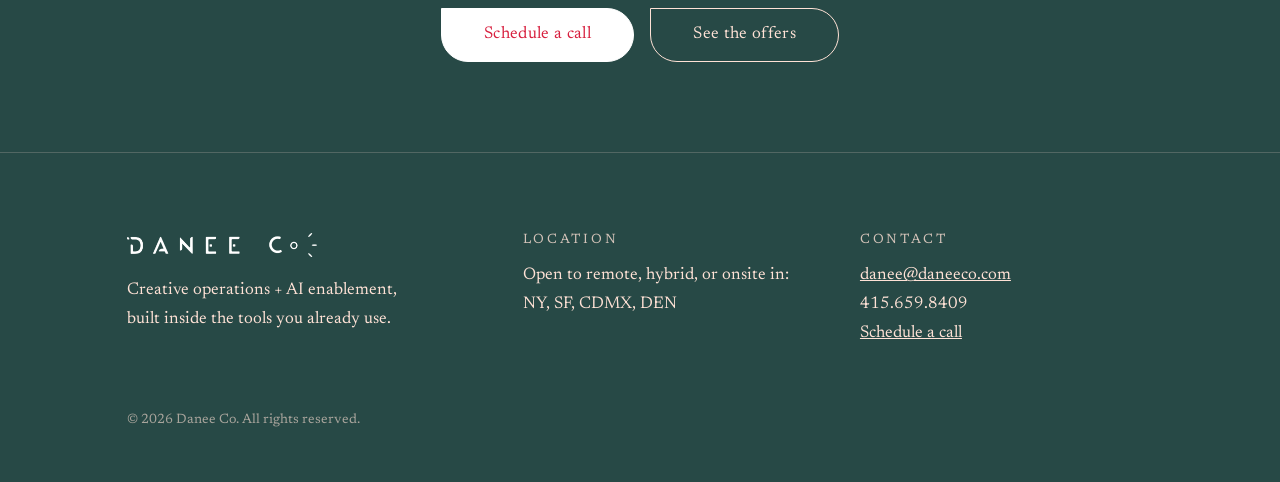
==== commit 999c0c8a: "Add To Name A Few portfolio page, remove Under Pressure case study - Port 5 narrative pieces and 27 " ====
--- a/index.html
+++ b/index.html
@@ -20,6 +20,7 @@
       <a href="index.html" class="active">Home</a>
       <a href="ai-enablement.html">AI Enablement</a>
       <a href="work.html">Work</a>
+      <a href="to-name-a-few.html">To Name A Few</a>
       <a href="methodology.html">Methodology</a>
       <a href="about.html">About</a>
       <a class="btn" href="https://calendar.app.google/vu4WfipKh4AHsvBm7">Schedule a call</a>
--- a/css/styles.css
+++ b/css/styles.css
@@ -406,6 +406,103 @@
 }
 .fineprint strong { font-weight: 600; }
 
+/* ---------- portfolio / to name a few ---------- */
+
+.pf-meta {
+  font-family: var(--text);
+  font-size: 14px;
+  letter-spacing: 0.18em;
+  text-transform: uppercase;
+  margin-bottom: 14px;
+  opacity: 0.85;
+}
+.sec-peach .pf-meta { color: var(--red); opacity: 1; }
+
+.pf-role {
+  font-family: var(--text);
+  font-size: 16px;
+  letter-spacing: 0.04em;
+  margin-bottom: 18px;
+  opacity: 0.9;
+}
+
+.pf-gallery { display: grid; gap: 20px; margin-top: 44px; }
+.pf-gallery.cols-2 { grid-template-columns: 1fr 1fr; }
+.pf-gallery.cols-3 { grid-template-columns: repeat(3, 1fr); }
+.pf-gallery img {
+  width: 100%;
+  height: 100%;
+  object-fit: cover;
+  border-radius: 0 28px 28px 28px;
+}
+.pf-gallery .tall { grid-row: span 2; }
+/* natural: keep true aspect ratio, for design work and screenshots that must not crop */
+.pf-gallery.natural img { height: auto; object-fit: contain; align-self: start; }
+
+.pf-figure { margin-top: 44px; }
+.pf-figure img { width: 100%; border-radius: 0 40px 40px 40px; }
+.pf-figure figcaption {
+  font-family: var(--text);
+  font-size: 14.5px;
+  font-style: italic;
+  margin-top: 14px;
+  opacity: 0.8;
+}
+
+/* video embed */
+.video-embed {
+  position: relative;
+  width: 100%;
+  aspect-ratio: 16 / 9;
+  border-radius: 0 40px 40px 40px;
+  overflow: hidden;
+  background: var(--green-deep);
+}
+.video-embed iframe { position: absolute; inset: 0; width: 100%; height: 100%; border: 0; }
+.video-caption {
+  font-family: var(--text);
+  font-size: 14.5px;
+  font-style: italic;
+  margin-top: 14px;
+  opacity: 0.8;
+}
+
+/* image-only tile grid (Recent + Portfolio) */
+.tile-grid {
+  display: grid;
+  grid-template-columns: repeat(3, 1fr);
+  gap: 24px;
+  margin-top: 50px;
+}
+.tile { position: relative; overflow: hidden; border-radius: 0 32px 32px 32px; }
+.tile img {
+  width: 100%;
+  aspect-ratio: 4 / 3;
+  object-fit: cover;
+  transition: transform 0.35s ease;
+}
+.tile:hover img { transform: scale(1.04); }
+.tile figcaption {
+  position: absolute;
+  left: 0; right: 0; bottom: 0;
+  font-family: var(--text);
+  font-size: 15.5px;
+  letter-spacing: 0.03em;
+  color: var(--white);
+  padding: 34px 24px 18px;
+  background: linear-gradient(to top, rgba(31, 59, 56, 0.92), rgba(31, 59, 56, 0));
+}
+
+@media (max-width: 940px) {
+  .tile-grid { grid-template-columns: 1fr 1fr; }
+  .pf-gallery.cols-3 { grid-template-columns: 1fr 1fr; }
+}
+@media (max-width: 560px) {
+  .tile-grid { grid-template-columns: 1fr; }
+  .pf-gallery.cols-2, .pf-gallery.cols-3 { grid-template-columns: 1fr; }
+  .pf-gallery .tall { grid-row: auto; }
+}
+
 /* ---------- footer ---------- */
 
 footer.site {
@@ -458,10 +555,18 @@
   .logo-bar { grid-template-columns: repeat(3, 1fr); }
   footer.site .cols { grid-template-columns: 1fr; }
 }
+@media (max-width: 940px) {
+  header.site .wrap { gap: 18px; }
+  nav.main { gap: 22px; row-gap: 14px; }
+  nav.main a { font-size: 17px; }
+}
 @media (max-width: 560px) {
   body { font-size: 19px; }
   section { padding: 64px 0; }
   .disc-grid { grid-template-columns: 1fr; }
   .logo-bar { grid-template-columns: 1fr 1fr; gap: 36px; }
-  nav.main { gap: 18px; }
-}
+  header.site { padding: 20px 0; }
+  nav.main { gap: 16px; row-gap: 12px; }
+  nav.main a { font-size: 16px; }
+  nav.main a.btn, nav.main a.btn:hover { font-size: 15px; padding: 10px 24px; }
+}
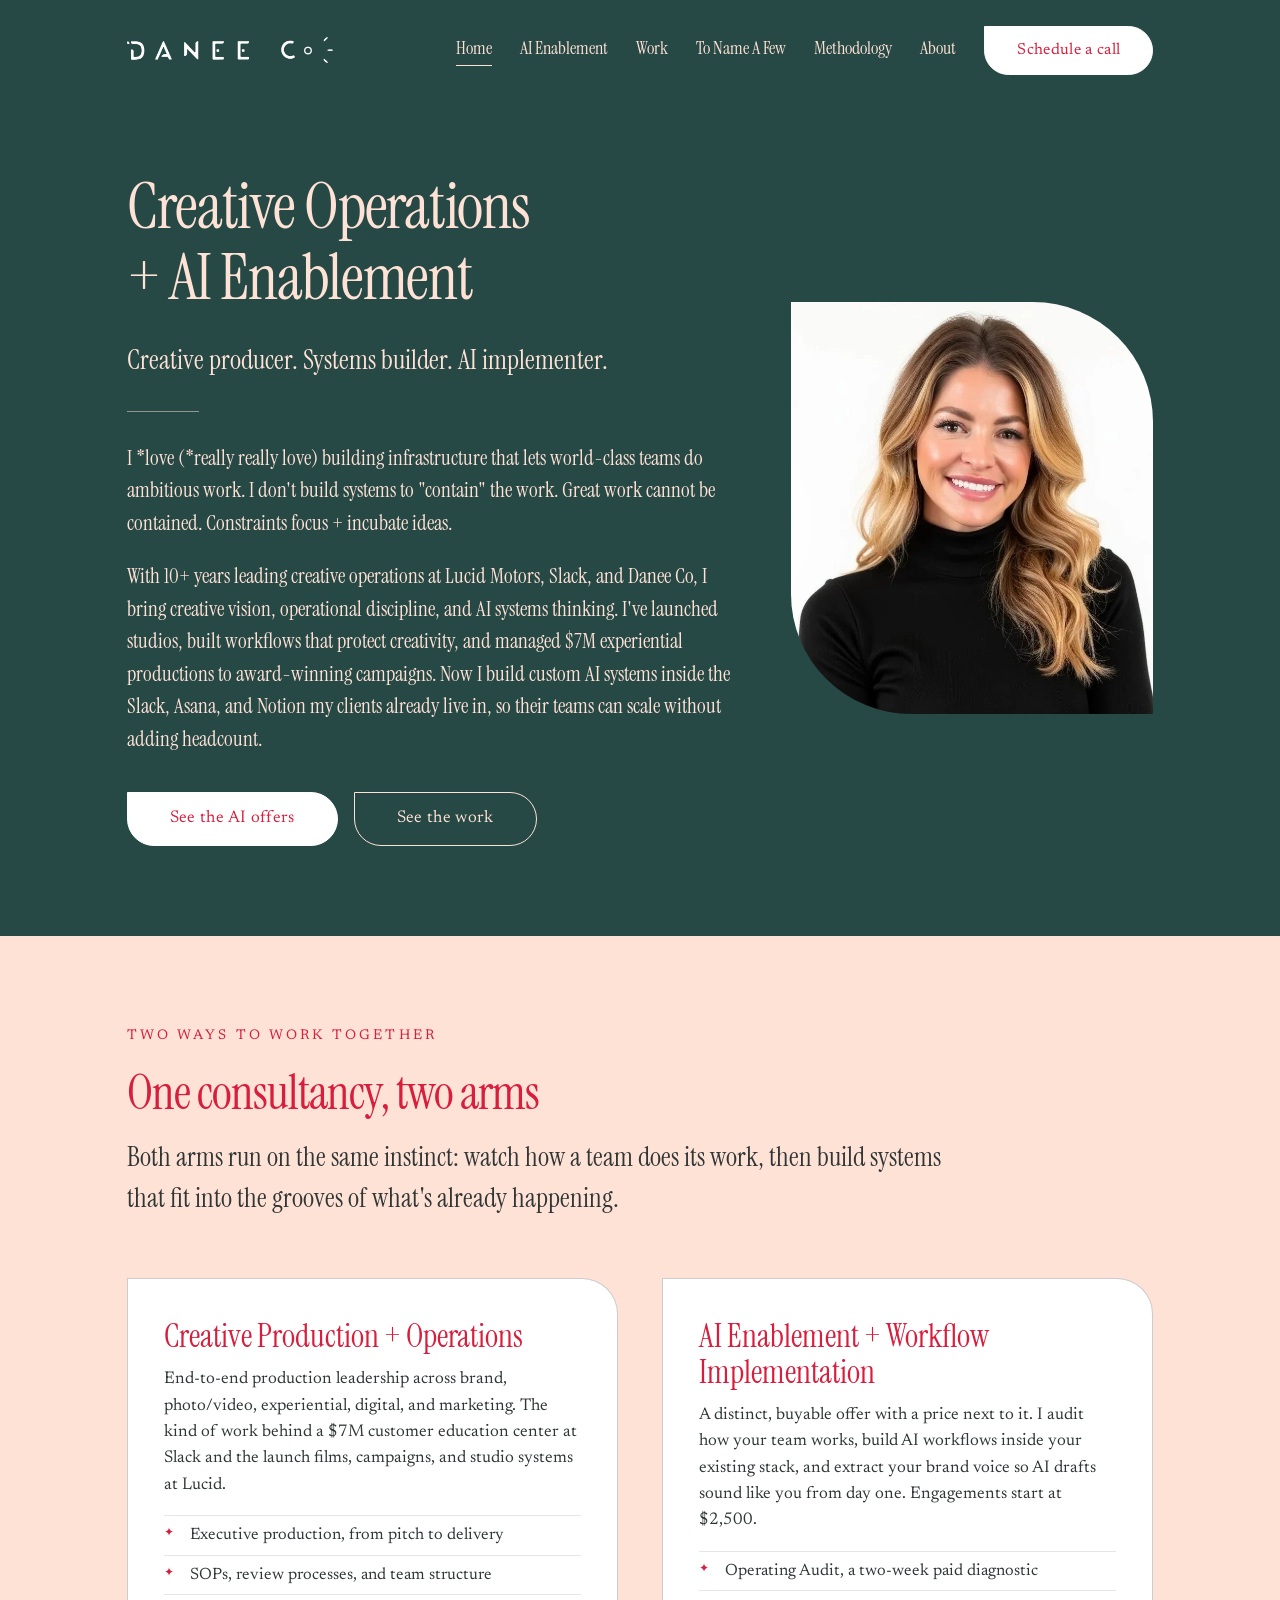
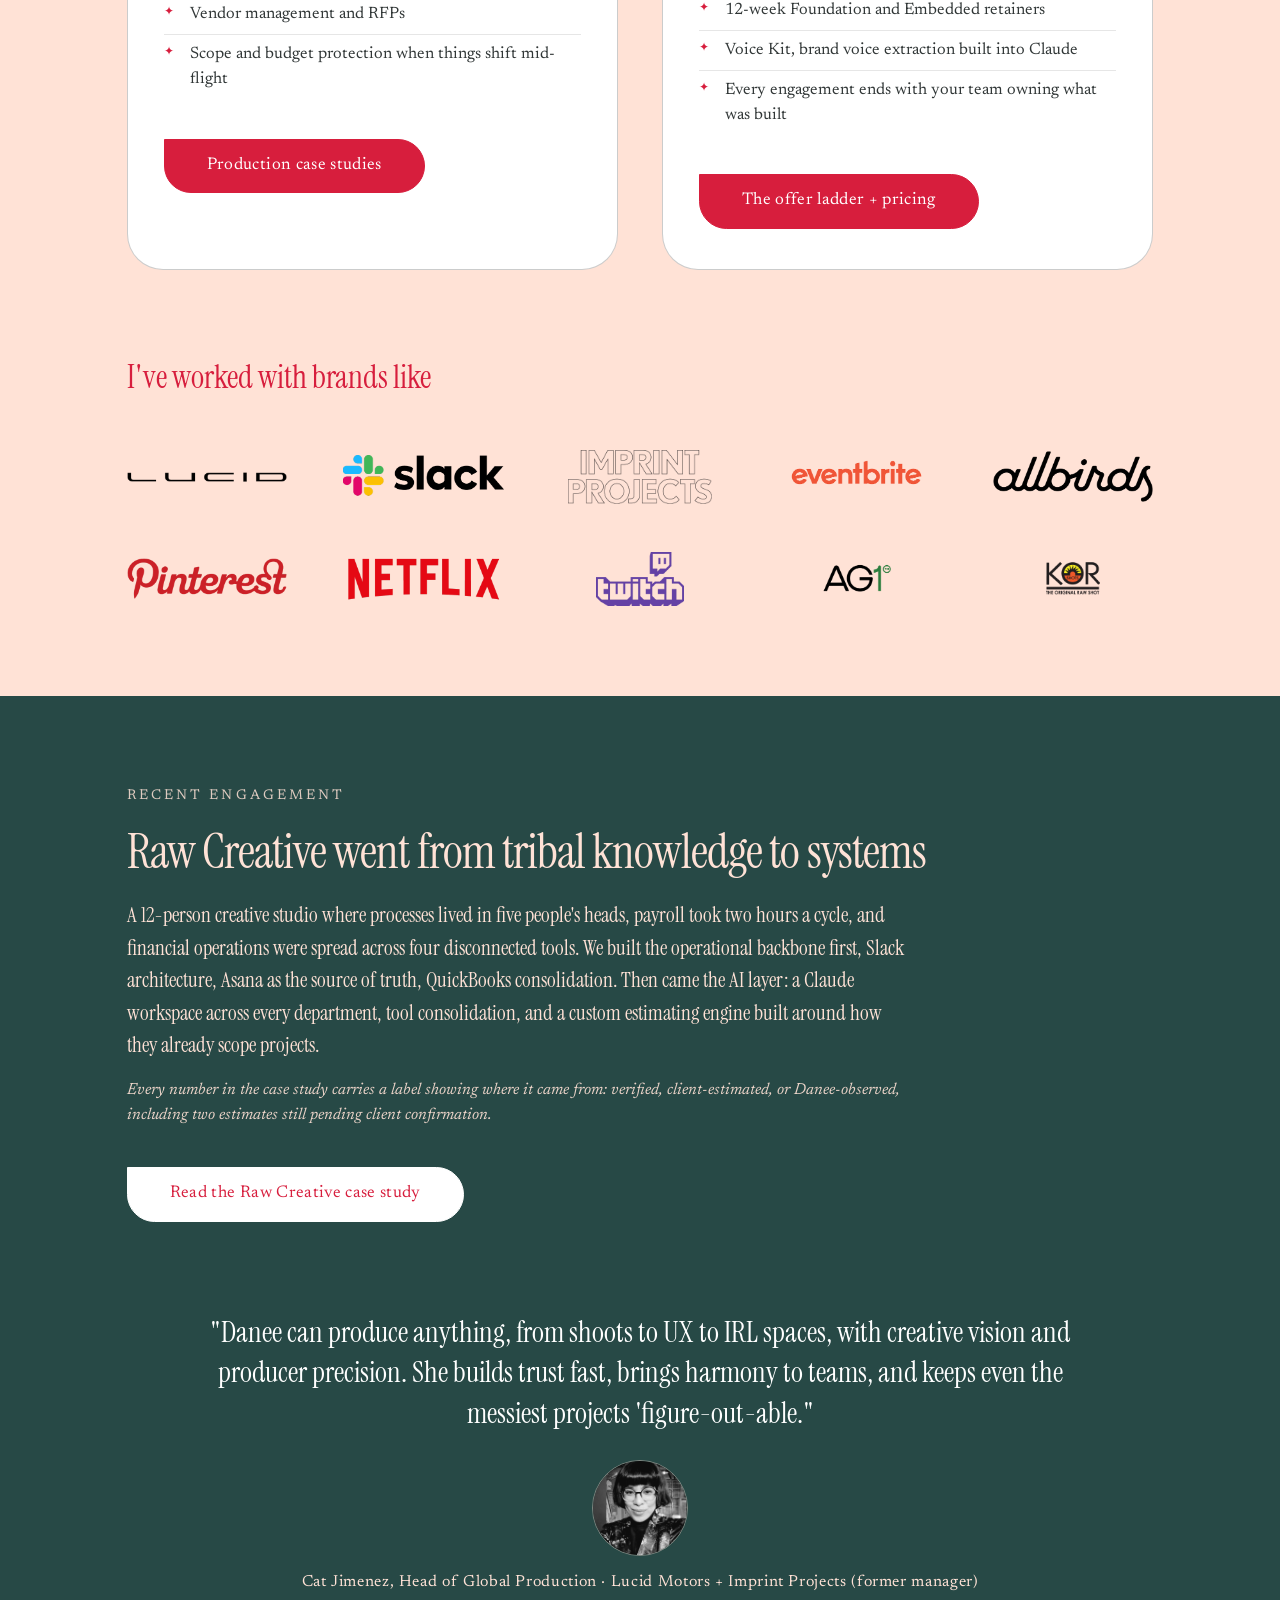
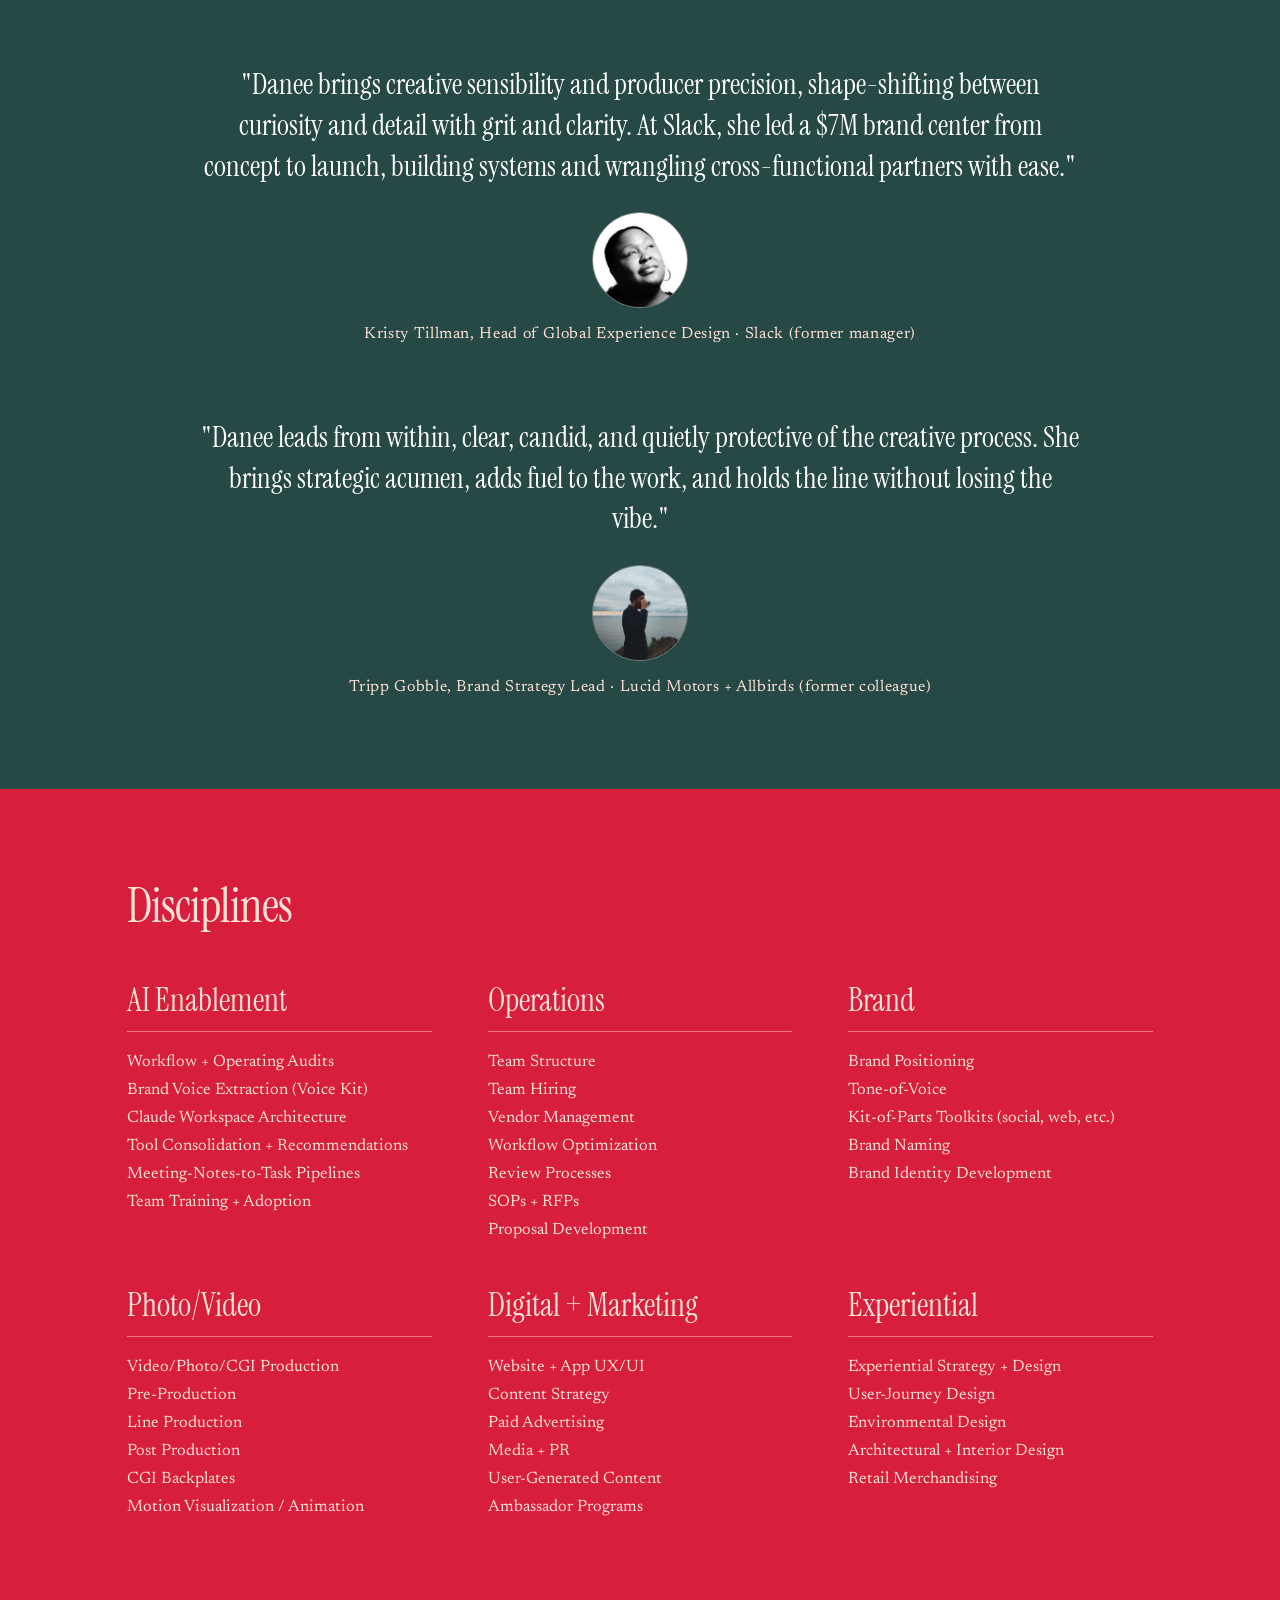
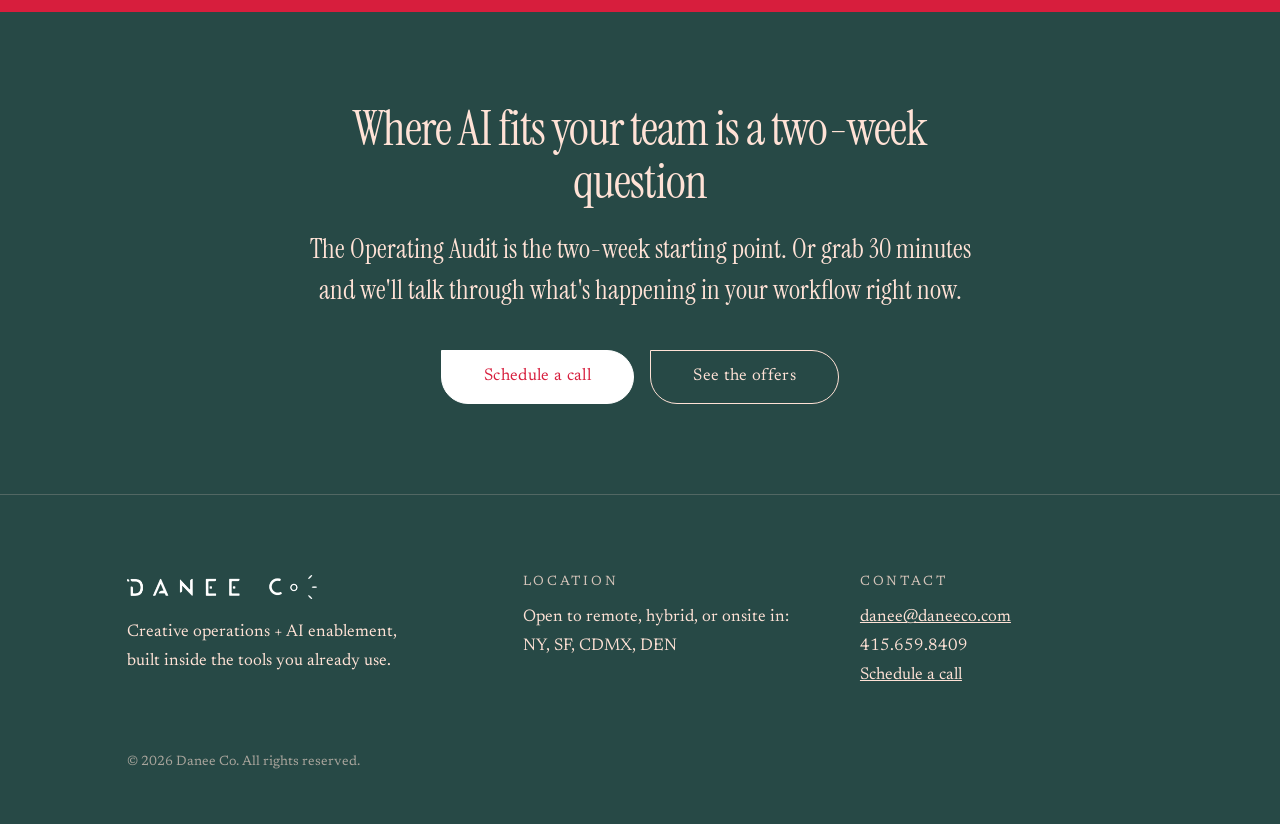
==== commit 96548e63: "Restore testimonial photos for Cat, Kristy and Tripp" ====
--- a/index.html
+++ b/index.html
@@ -9,7 +9,7 @@
 <link rel="preconnect" href="https://fonts.gstatic.com" crossorigin>
 <link href="https://fonts.googleapis.com/css2?family=Instrument+Serif:ital@0;1&family=Newsreader:ital,opsz,wght@0,6..72,400;0,6..72,600;1,6..72,400&display=swap" rel="stylesheet">
 <link rel="icon" href="data:image/svg+xml,%3Csvg xmlns='http://www.w3.org/2000/svg' viewBox='0 0 100 100'%3E%3Ctext y='80' font-size='80'%3E%E2%9C%A6%3C/text%3E%3C/svg%3E">
-<link rel="stylesheet" href="css/styles.css">
+<link rel="stylesheet" href="css/styles.css?v=20260810d">
 </head>
 <body>
 
@@ -113,14 +113,17 @@
   <div class="wrap">
     <div class="quote">
       <blockquote>"Danee can produce anything, from shoots to UX to IRL spaces, with creative vision and producer precision. She builds trust fast, brings harmony to teams, and keeps even the messiest projects 'figure-out-able."</blockquote>
+      <img class="avatar" src="assets/testimonials/cat-jimenez.jpg" width="400" height="400" loading="lazy" alt="Cat Jimenez">
       <cite>Cat Jimenez, Head of Global Production · Lucid Motors + Imprint Projects (former manager)</cite>
     </div>
     <div class="quote">
       <blockquote>"Danee brings creative sensibility and producer precision, shape-shifting between curiosity and detail with grit and clarity. At Slack, she led a $7M brand center from concept to launch, building systems and wrangling cross-functional partners with ease."</blockquote>
+      <img class="avatar" src="assets/testimonials/kristy-tillman.jpg" width="400" height="400" loading="lazy" alt="Kristy Tillman">
       <cite>Kristy Tillman, Head of Global Experience Design · Slack (former manager)</cite>
     </div>
     <div class="quote">
       <blockquote>"Danee leads from within, clear, candid, and quietly protective of the creative process. She brings strategic acumen, adds fuel to the work, and holds the line without losing the vibe."</blockquote>
+      <img class="avatar" src="assets/testimonials/tripp-gobble.jpg" width="400" height="400" loading="lazy" alt="Tripp Gobble">
       <cite>Tripp Gobble, Brand Strategy Lead · Lucid Motors + Allbirds (former colleague)</cite>
     </div>
   </div>
--- a/css/styles.css
+++ b/css/styles.css
@@ -240,9 +240,19 @@
   color: var(--red);
 }
 .sec-green .quote blockquote { color: var(--white); }
+.quote .avatar {
+  width: 96px;
+  height: 96px;
+  border-radius: 50%;
+  object-fit: cover;
+  display: block;
+  margin: 26px auto 0;
+  border: 1px solid rgba(255, 226, 214, 0.4);
+}
+.sec-peach .quote .avatar { border-color: rgba(48, 54, 54, 0.2); }
 .quote cite {
   display: block;
-  margin-top: 22px;
+  margin-top: 14px;
   font-family: var(--text);
   font-style: normal;
   font-size: 16px;
@@ -426,21 +436,21 @@
   opacity: 0.9;
 }
 
-.pf-gallery { display: grid; gap: 20px; margin-top: 44px; }
+/* Portfolio images are never cropped or stretched. The intrinsic width/height
+   attributes on each img exist to reserve layout space, so every rule below
+   must set height:auto or the attribute wins and the image distorts. */
+.pf-gallery { display: grid; gap: 20px; margin-top: 44px; align-items: start; }
 .pf-gallery.cols-2 { grid-template-columns: 1fr 1fr; }
 .pf-gallery.cols-3 { grid-template-columns: repeat(3, 1fr); }
 .pf-gallery img {
   width: 100%;
-  height: 100%;
-  object-fit: cover;
+  height: auto;
+  object-fit: contain;
   border-radius: 0 28px 28px 28px;
 }
-.pf-gallery .tall { grid-row: span 2; }
-/* natural: keep true aspect ratio, for design work and screenshots that must not crop */
-.pf-gallery.natural img { height: auto; object-fit: contain; align-self: start; }
 
 .pf-figure { margin-top: 44px; }
-.pf-figure img { width: 100%; border-radius: 0 40px 40px 40px; }
+.pf-figure img { width: 100%; height: auto; border-radius: 0 40px 40px 40px; }
 .pf-figure figcaption {
   font-family: var(--text);
   font-size: 14.5px;
@@ -467,18 +477,25 @@
   opacity: 0.8;
 }
 
-/* image-only tile grid (Recent + Portfolio) */
+/* image-only tile grid. Columns rather than a grid so portrait and landscape
+   stills sit together without being cropped to a common aspect ratio. */
 .tile-grid {
-  display: grid;
-  grid-template-columns: repeat(3, 1fr);
-  gap: 24px;
+  column-count: 2;
+  column-gap: 24px;
   margin-top: 50px;
 }
-.tile { position: relative; overflow: hidden; border-radius: 0 32px 32px 32px; }
+.tile-grid.cols-3 { column-count: 3; }
+.tile {
+  position: relative;
+  overflow: hidden;
+  border-radius: 0 32px 32px 32px;
+  break-inside: avoid;
+  margin: 0 0 24px;
+}
 .tile img {
   width: 100%;
-  aspect-ratio: 4 / 3;
-  object-fit: cover;
+  height: auto;
+  object-fit: contain;
   transition: transform 0.35s ease;
 }
 .tile:hover img { transform: scale(1.04); }
@@ -489,18 +506,18 @@
   font-size: 15.5px;
   letter-spacing: 0.03em;
   color: var(--white);
-  padding: 34px 24px 18px;
-  background: linear-gradient(to top, rgba(31, 59, 56, 0.92), rgba(31, 59, 56, 0));
+  padding: 46px 24px 18px;
+  text-shadow: 0 1px 3px rgba(0, 0, 0, 0.55);
+  background: linear-gradient(to top, rgba(20, 38, 36, 0.95) 12%, rgba(20, 38, 36, 0.6) 55%, rgba(20, 38, 36, 0));
 }
 
 @media (max-width: 940px) {
-  .tile-grid { grid-template-columns: 1fr 1fr; }
+  .tile-grid { column-count: 2; }
   .pf-gallery.cols-3 { grid-template-columns: 1fr 1fr; }
 }
 @media (max-width: 560px) {
-  .tile-grid { grid-template-columns: 1fr; }
+  .tile-grid { column-count: 1; }
   .pf-gallery.cols-2, .pf-gallery.cols-3 { grid-template-columns: 1fr; }
-  .pf-gallery .tall { grid-row: auto; }
 }
 
 /* ---------- footer ---------- */
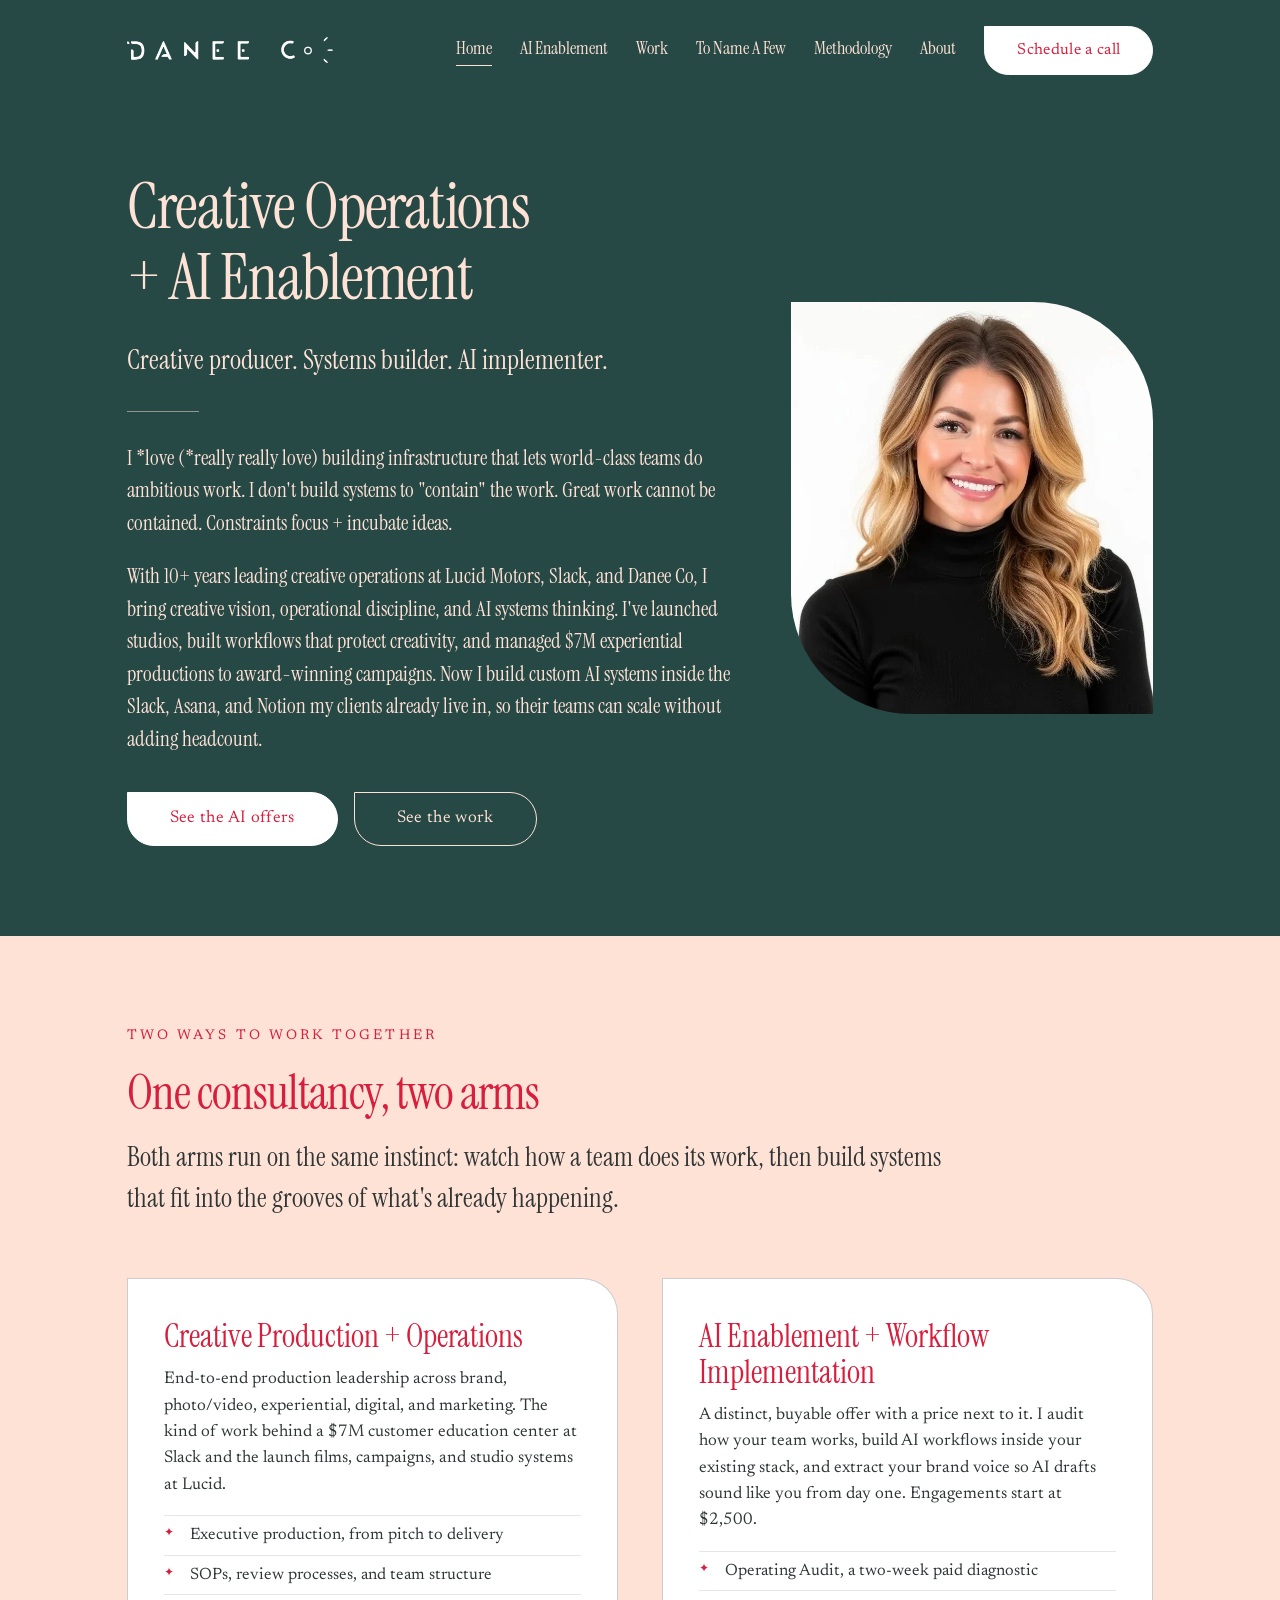
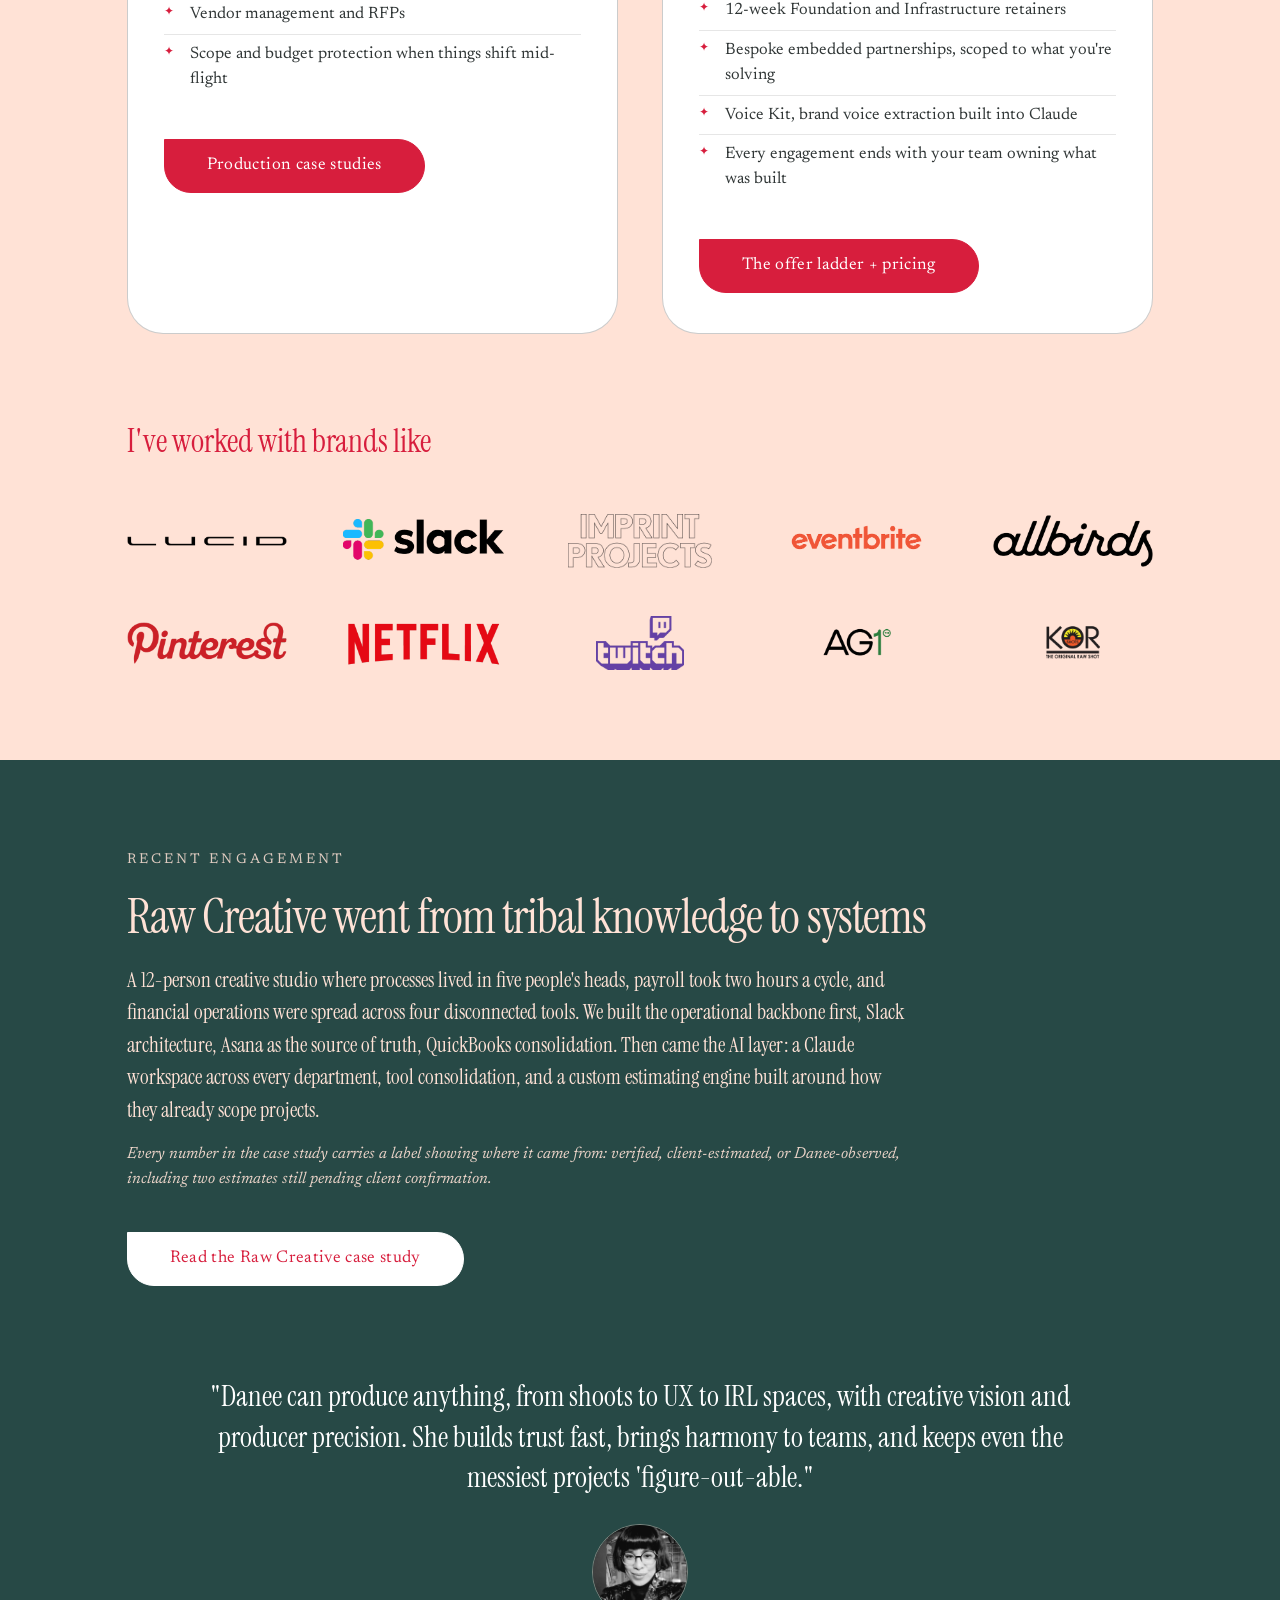
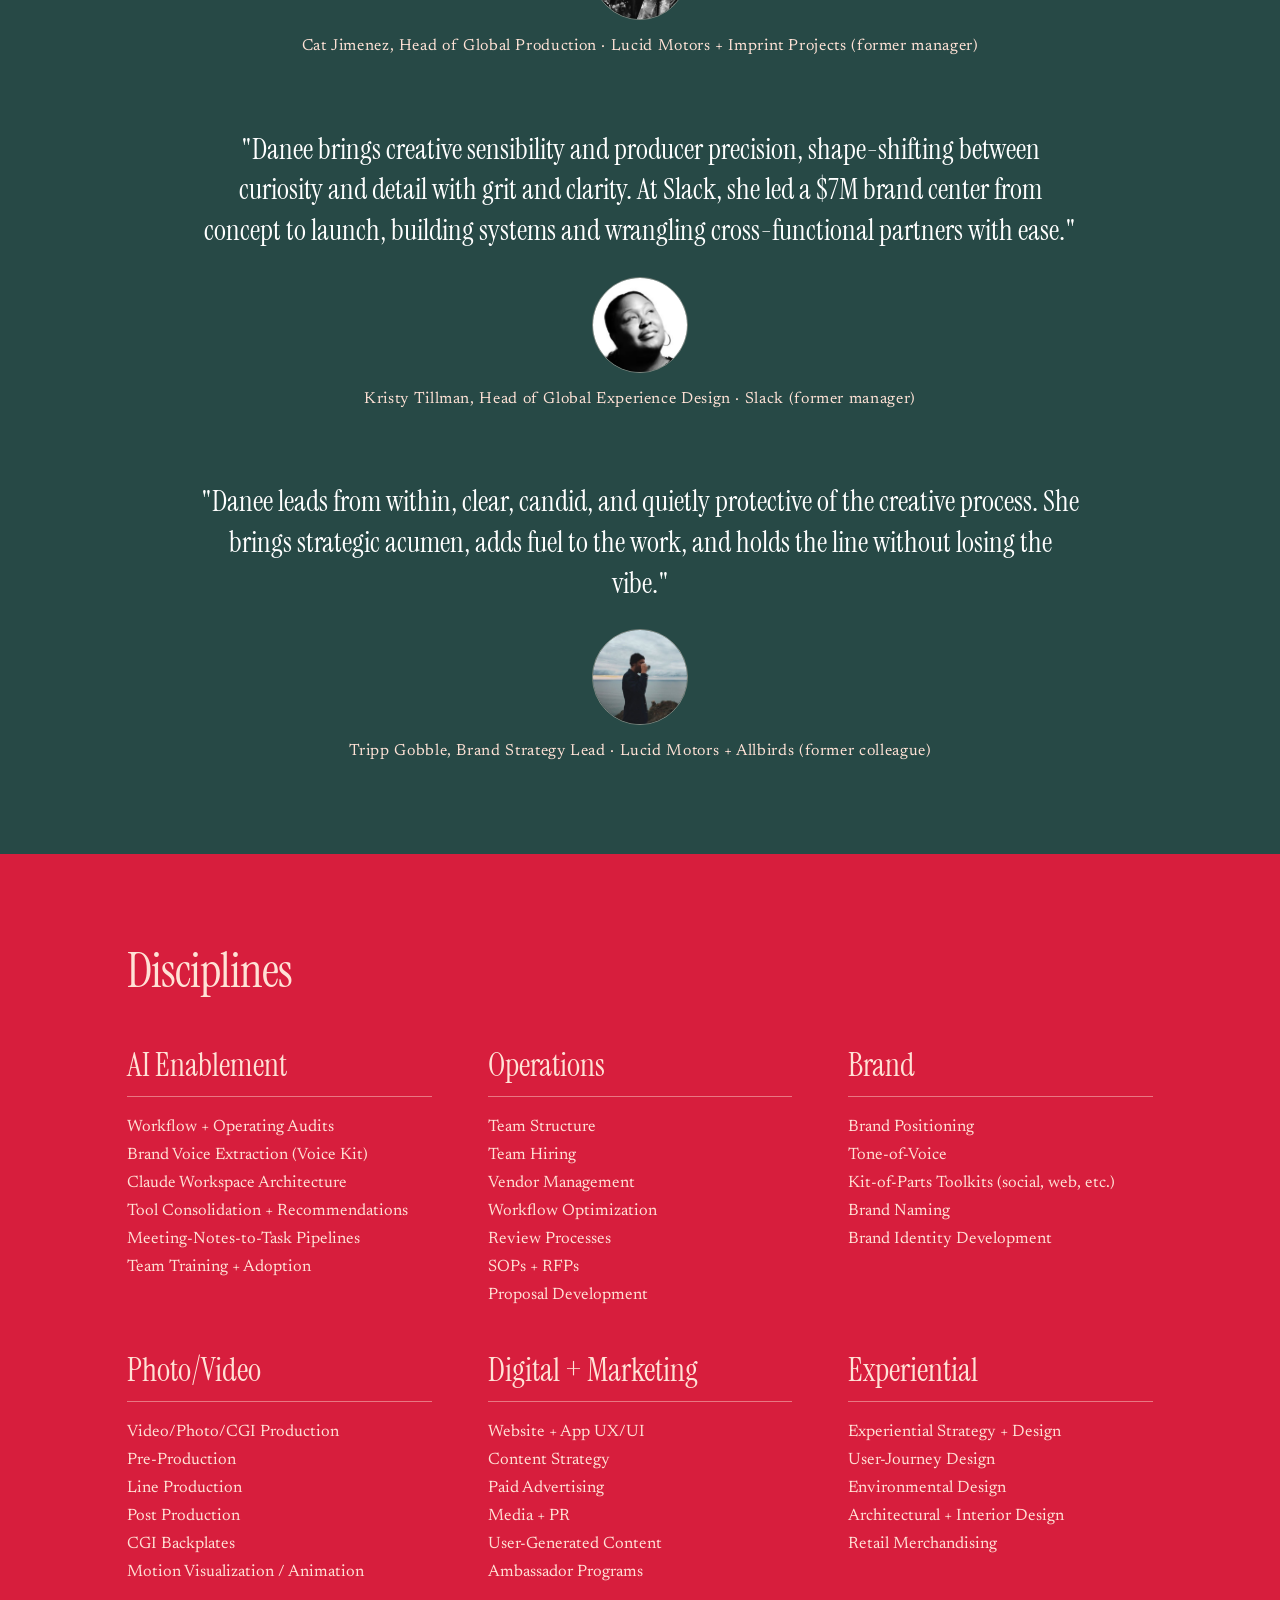
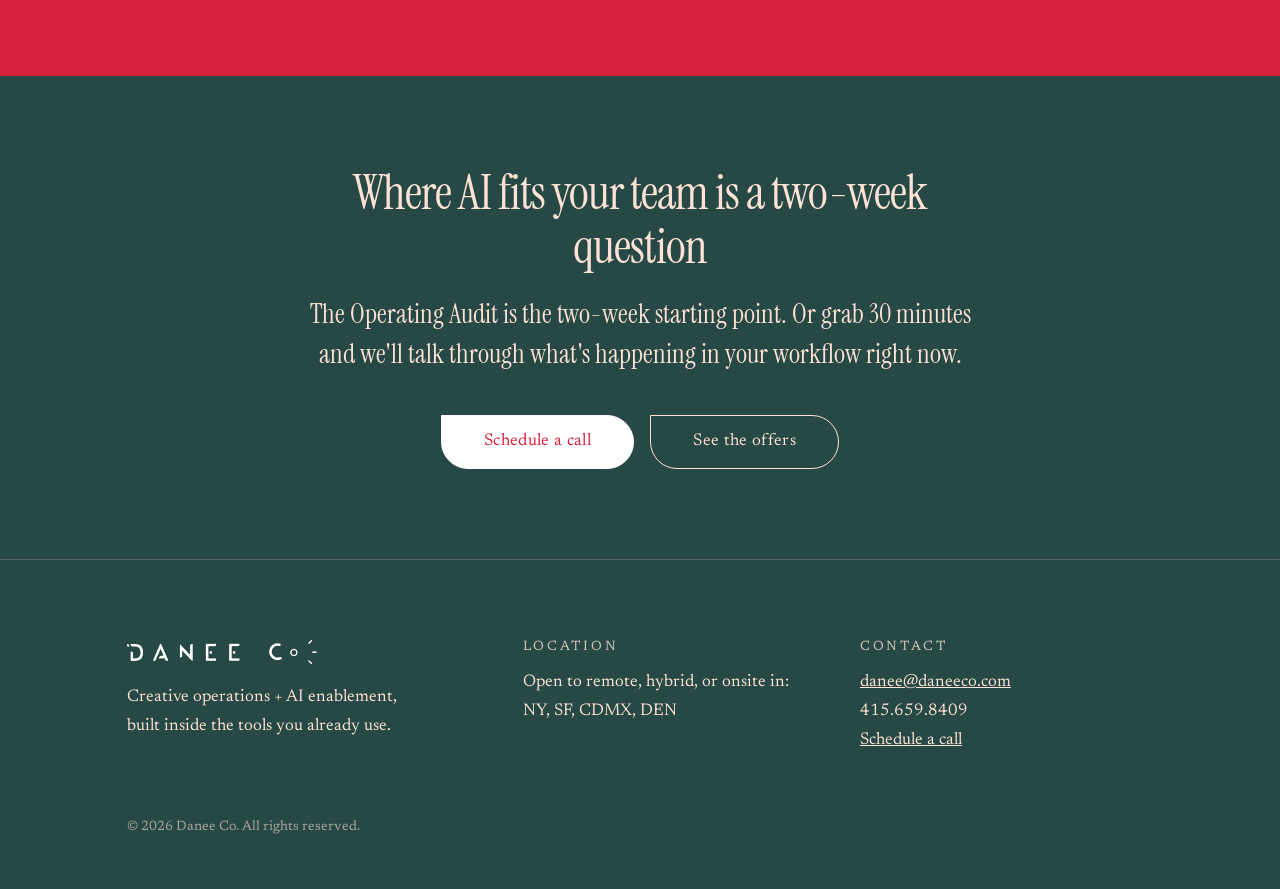
==== commit ebcc88ff: "Rename Embedded tier to Infrastructure, add bespoke embedded partnership band" ====
--- a/index.html
+++ b/index.html
@@ -69,7 +69,8 @@
         <p style="font-family:var(--text); font-size:17px;">A distinct, buyable offer with a price next to it. I audit how your team works, build AI workflows inside your existing stack, and extract your brand voice so AI drafts sound like you from day one. Engagements start at $2,500.</p>
         <ul>
           <li>Operating Audit, a two-week paid diagnostic</li>
-          <li>12-week Foundation and Embedded retainers</li>
+          <li>12-week Foundation and Infrastructure retainers</li>
+          <li>Bespoke embedded partnerships, scoped to what you're solving</li>
           <li>Voice Kit, brand voice extraction built into Claude</li>
           <li>Every engagement ends with your team owning what was built</li>
         </ul>
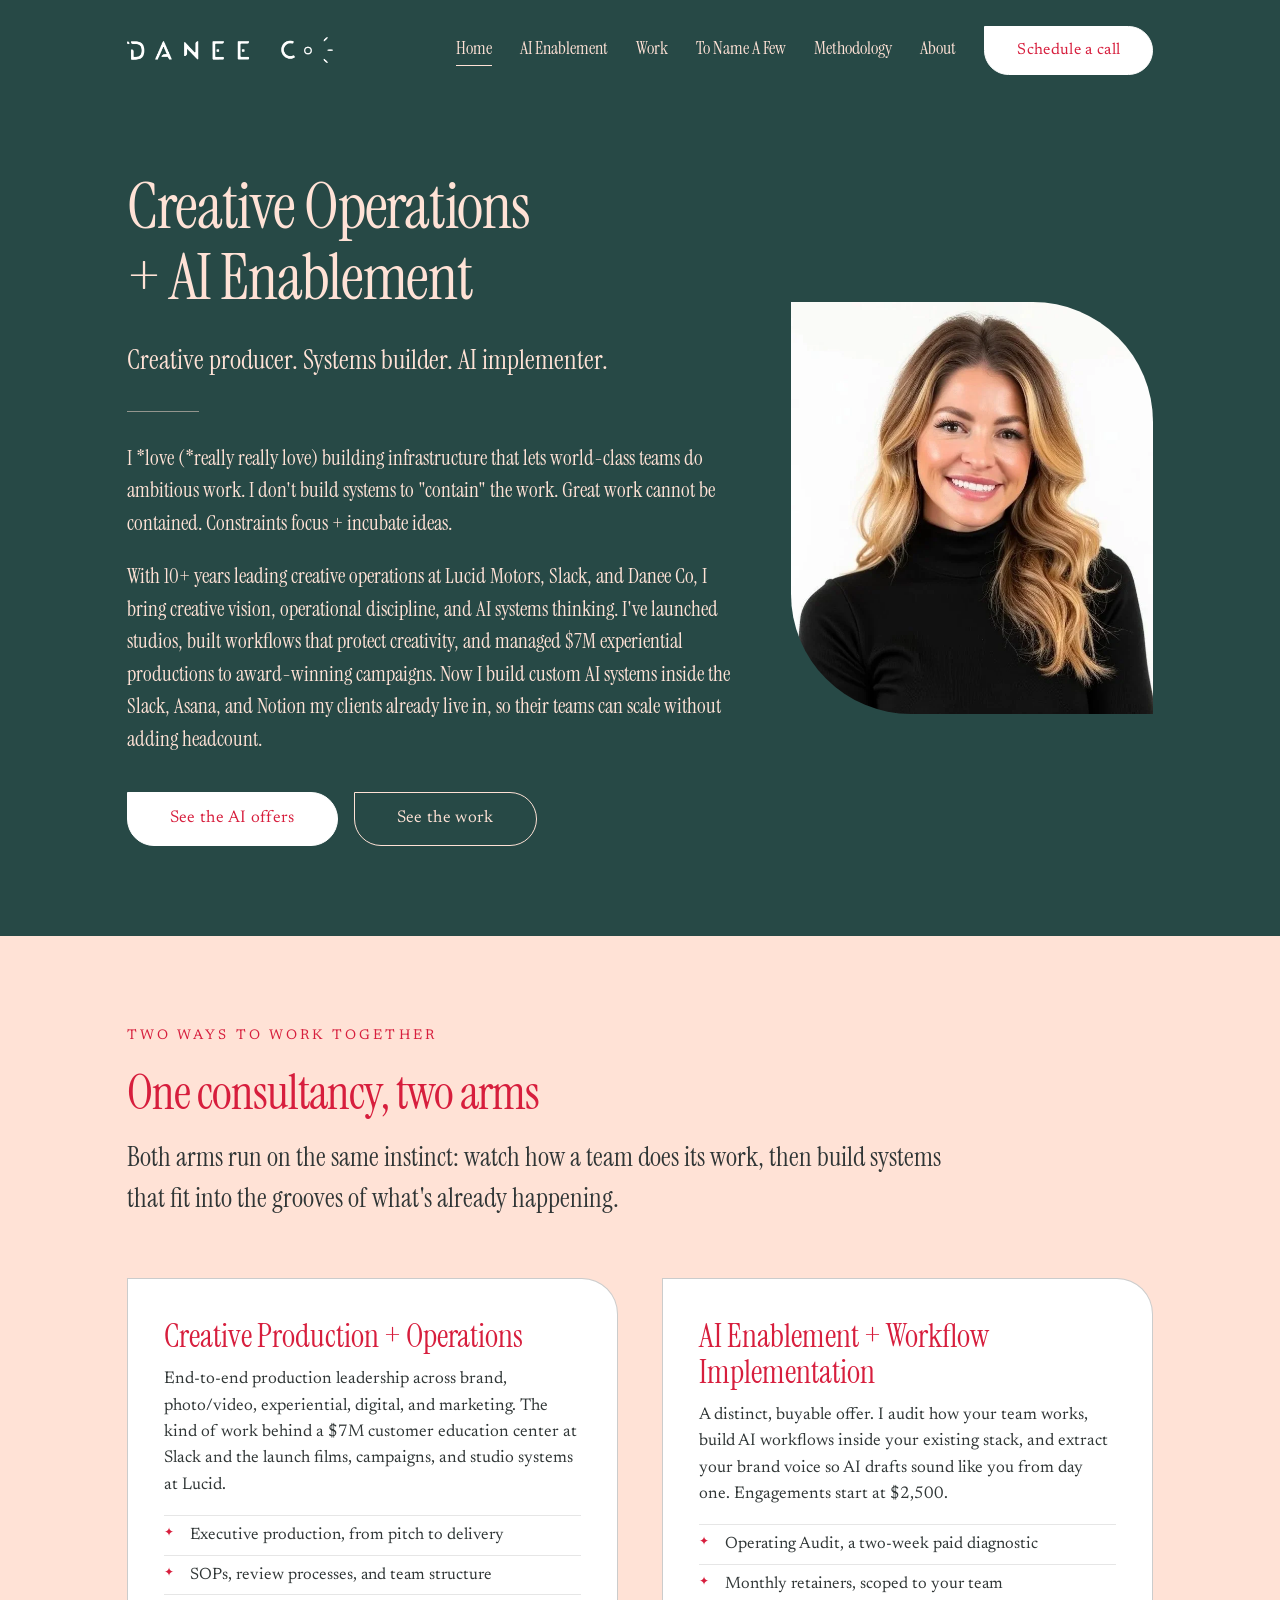
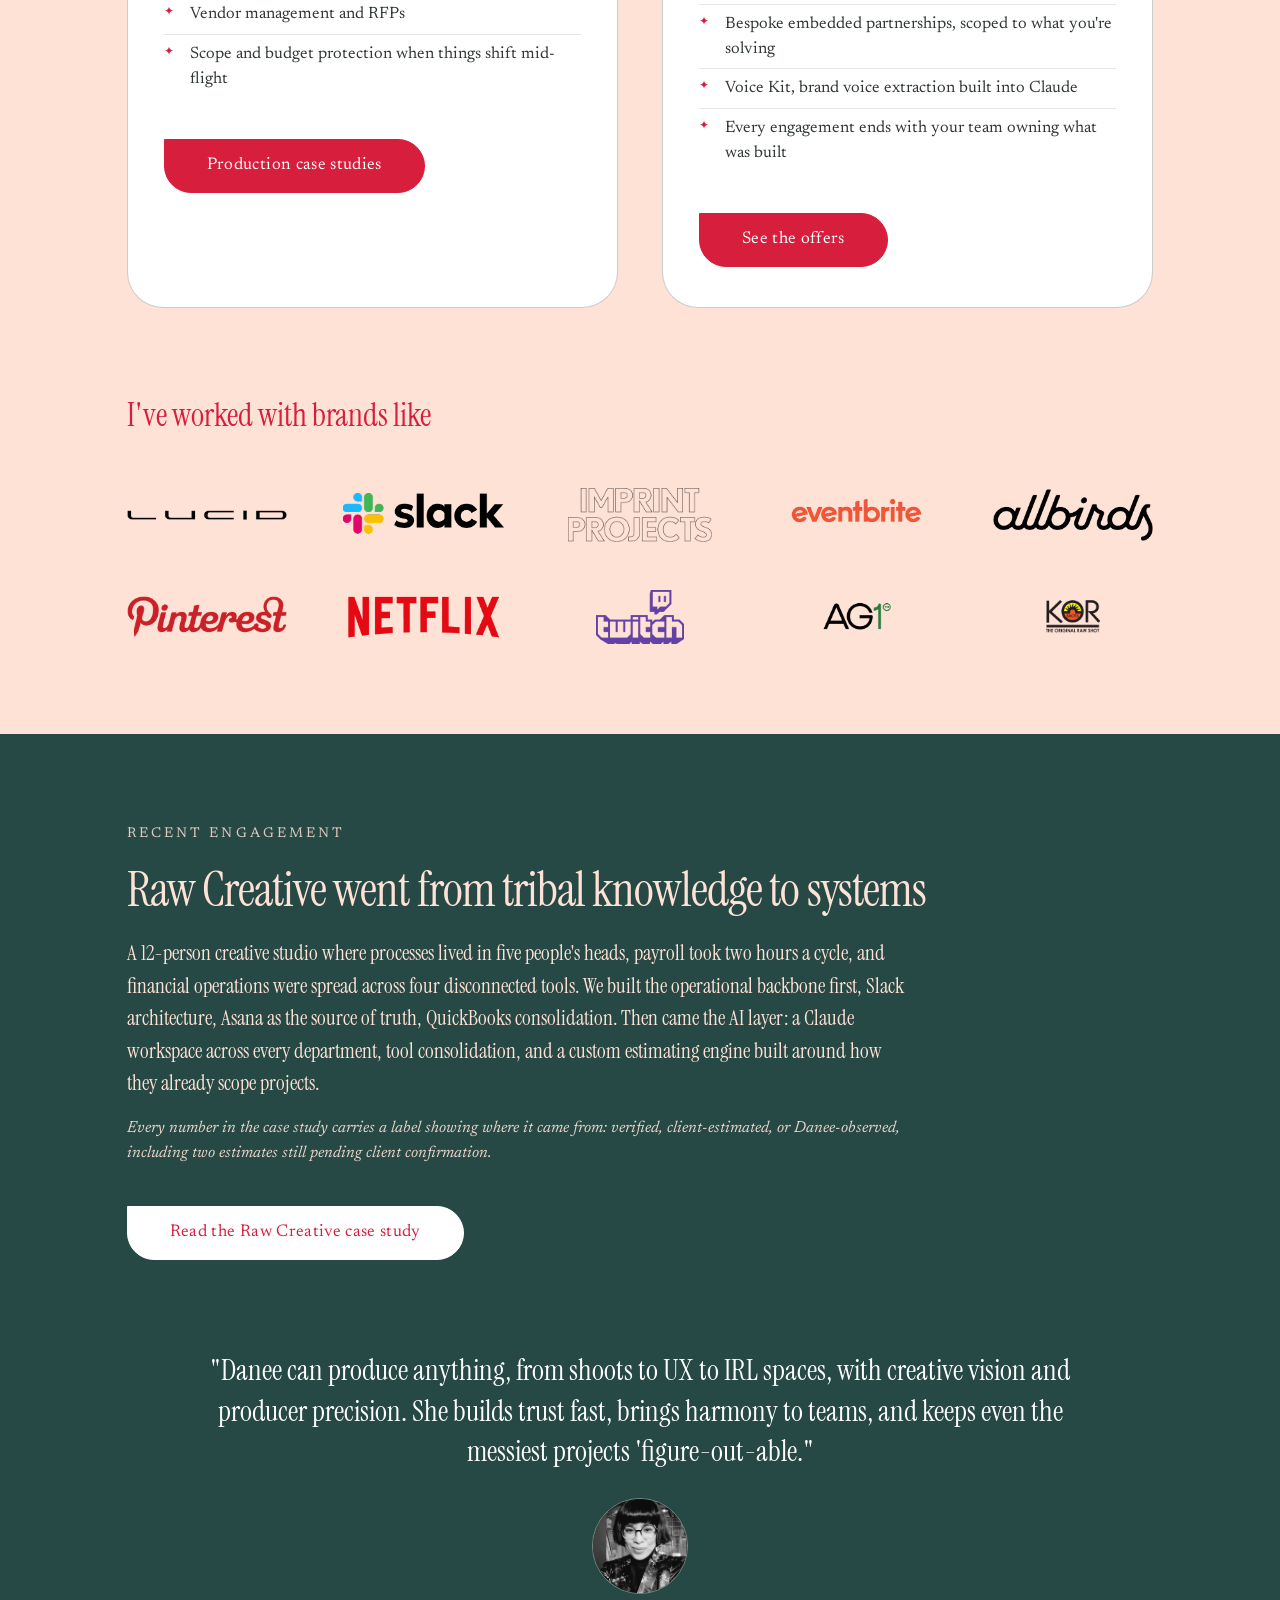
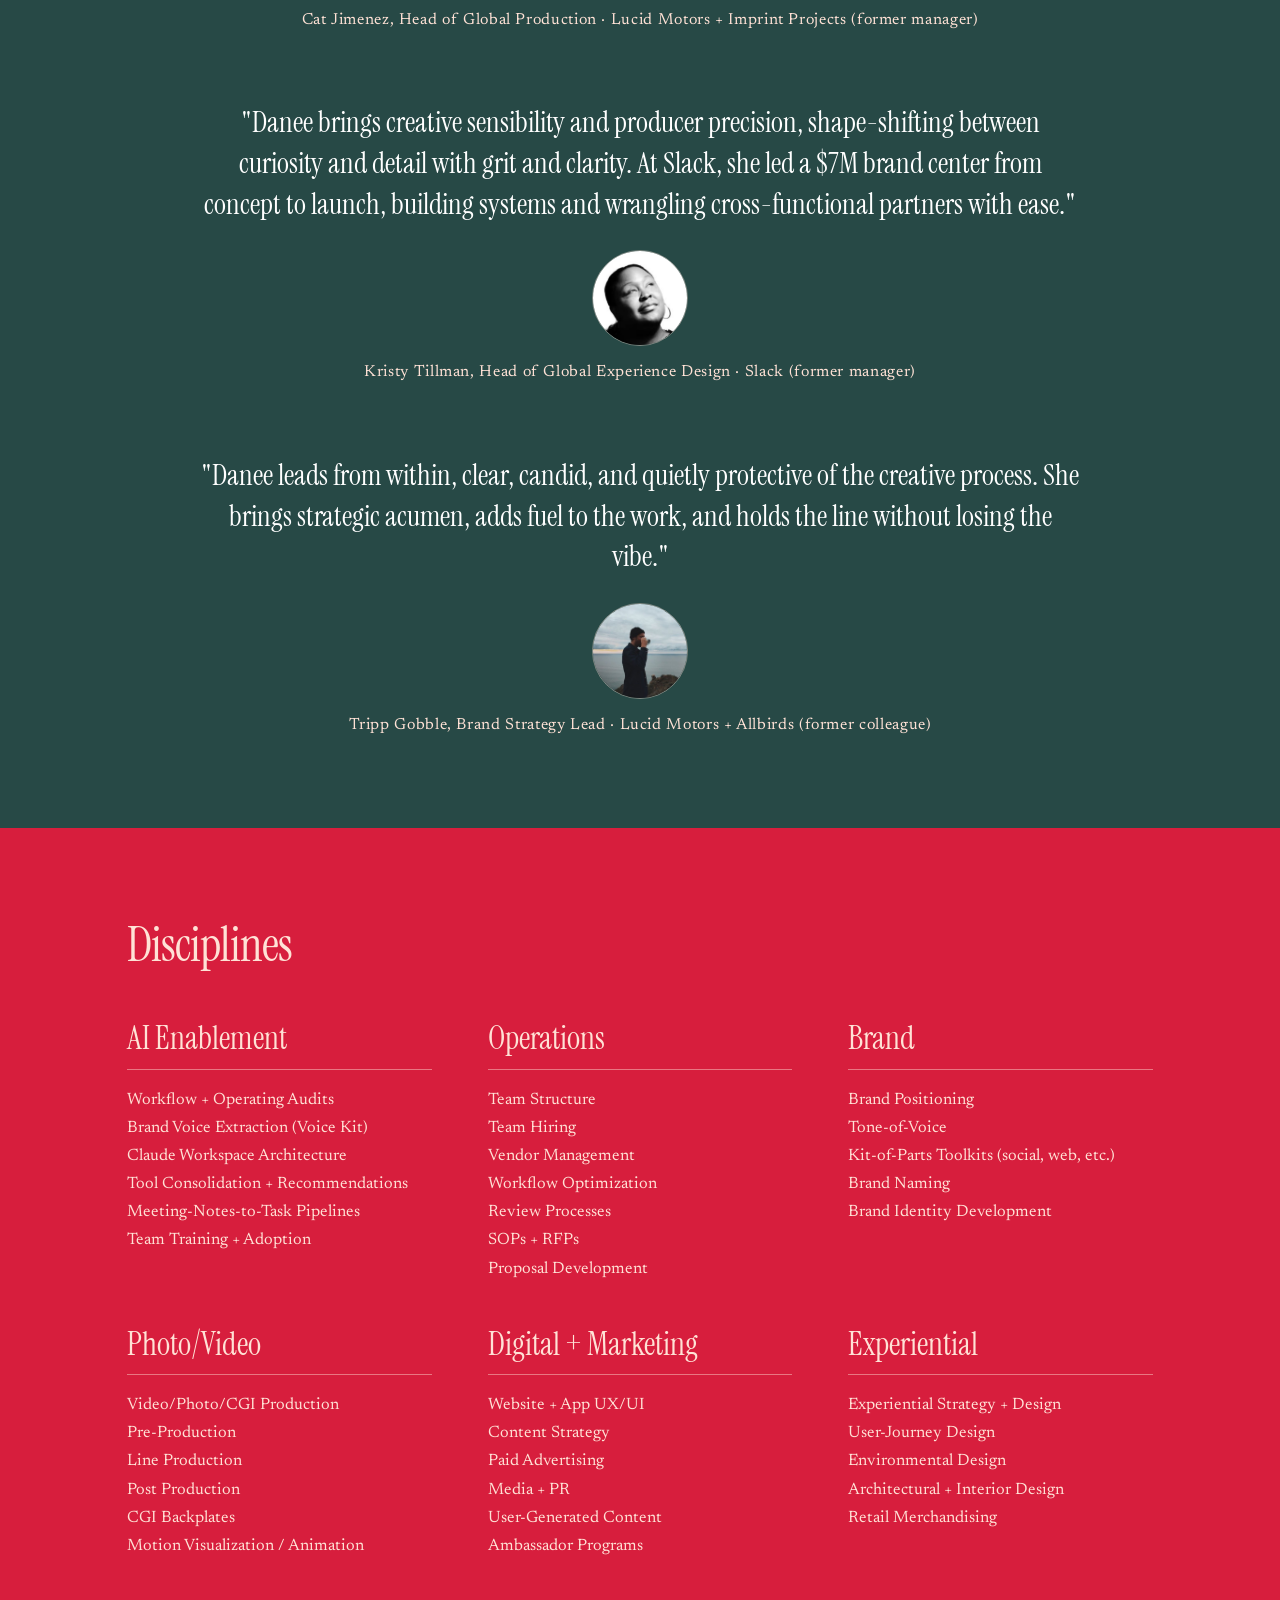
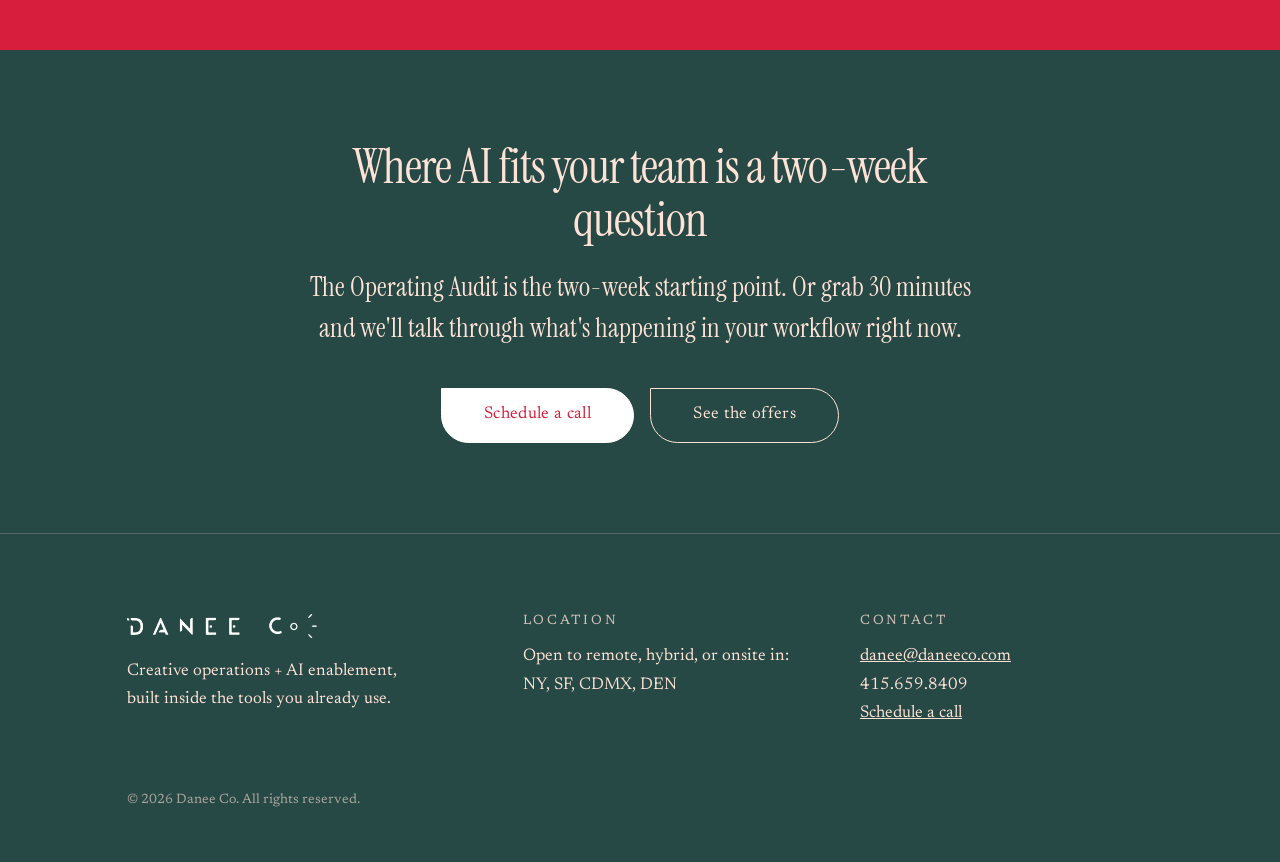
==== commit 84fce569: "Simplify to four offers, floor pricing on the two on-ramps, retainers unpriced" ====
--- a/index.html
+++ b/index.html
@@ -66,15 +66,15 @@
       </div>
       <div class="card">
         <h3>AI Enablement + Workflow Implementation</h3>
-        <p style="font-family:var(--text); font-size:17px;">A distinct, buyable offer with a price next to it. I audit how your team works, build AI workflows inside your existing stack, and extract your brand voice so AI drafts sound like you from day one. Engagements start at $2,500.</p>
+        <p style="font-family:var(--text); font-size:17px;">A distinct, buyable offer. I audit how your team works, build AI workflows inside your existing stack, and extract your brand voice so AI drafts sound like you from day one. Engagements start at $2,500.</p>
         <ul>
           <li>Operating Audit, a two-week paid diagnostic</li>
-          <li>12-week Foundation and Infrastructure retainers</li>
+          <li>Monthly retainers, scoped to your team</li>
           <li>Bespoke embedded partnerships, scoped to what you're solving</li>
           <li>Voice Kit, brand voice extraction built into Claude</li>
           <li>Every engagement ends with your team owning what was built</li>
         </ul>
-        <a class="btn on-light mt-2" href="ai-enablement.html">The offer ladder + pricing</a>
+        <a class="btn on-light mt-2" href="ai-enablement.html">See the offers</a>
       </div>
     </div>
   </div>
